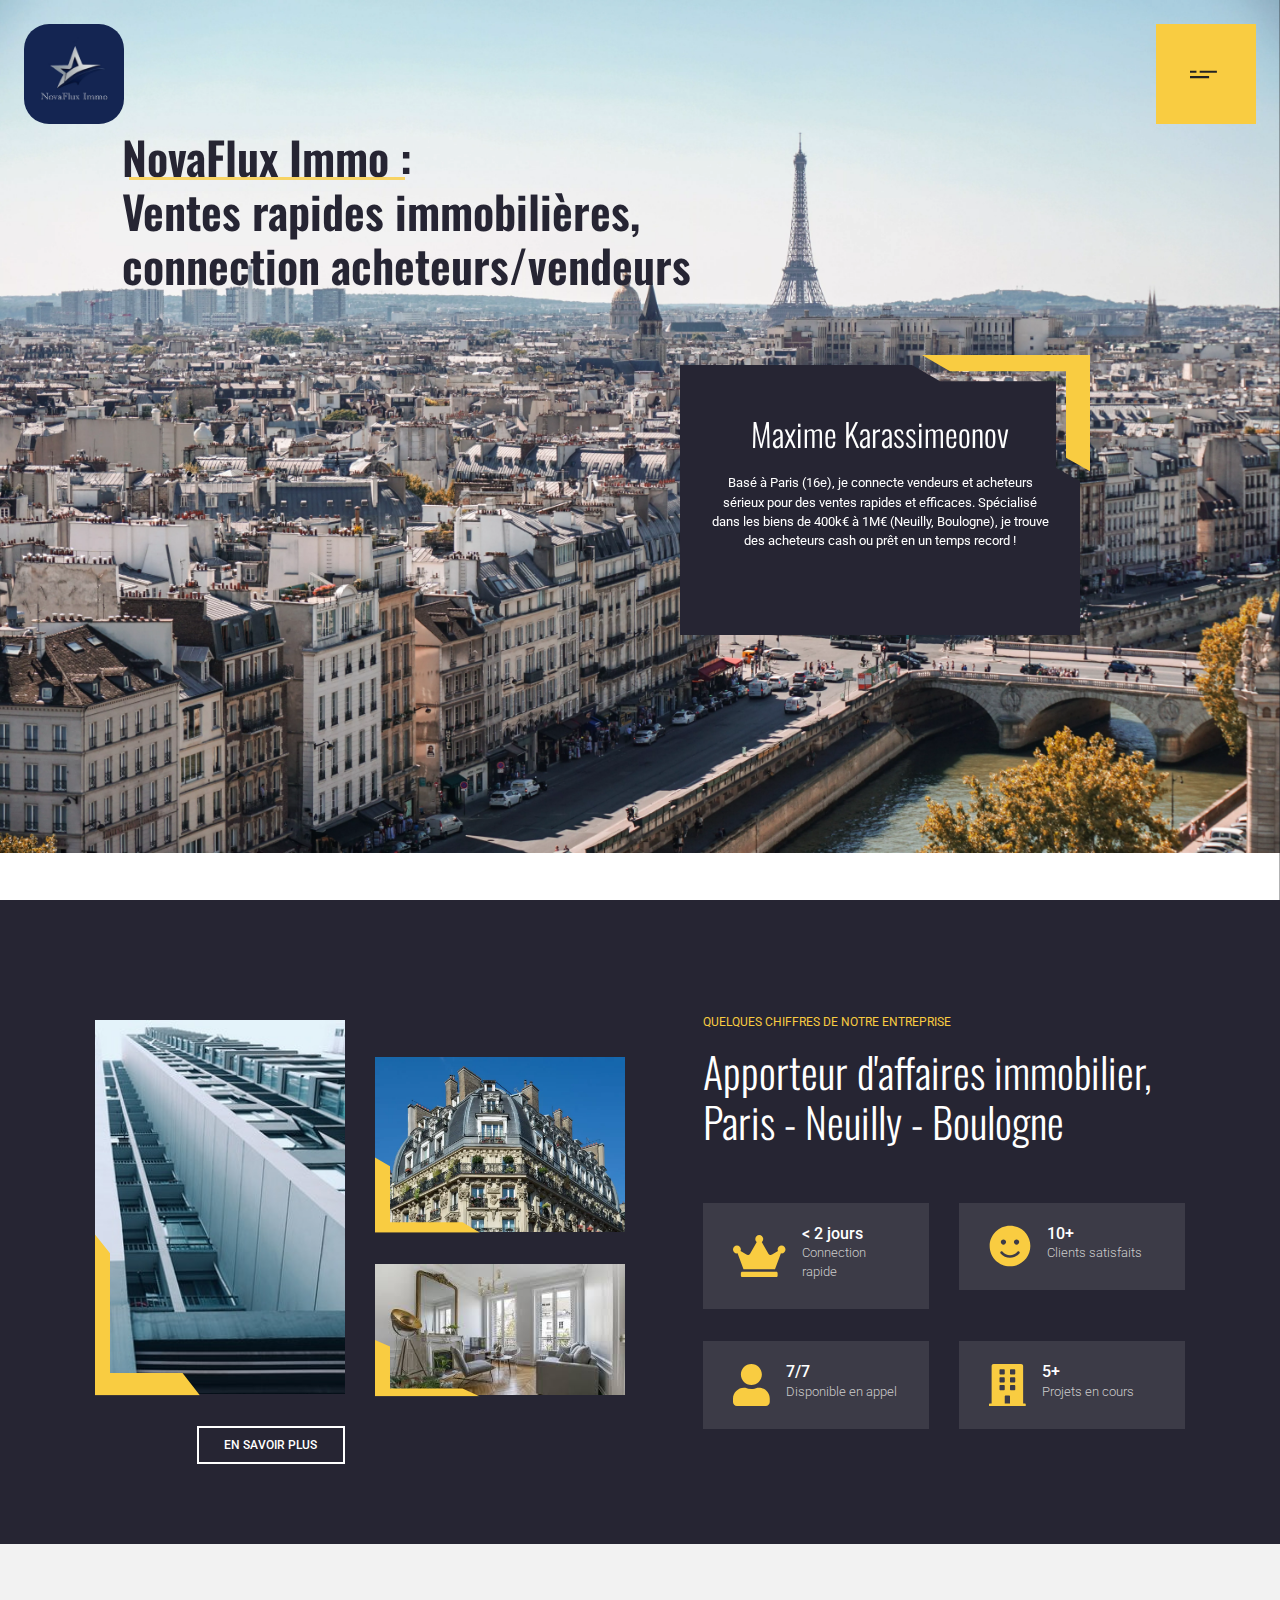
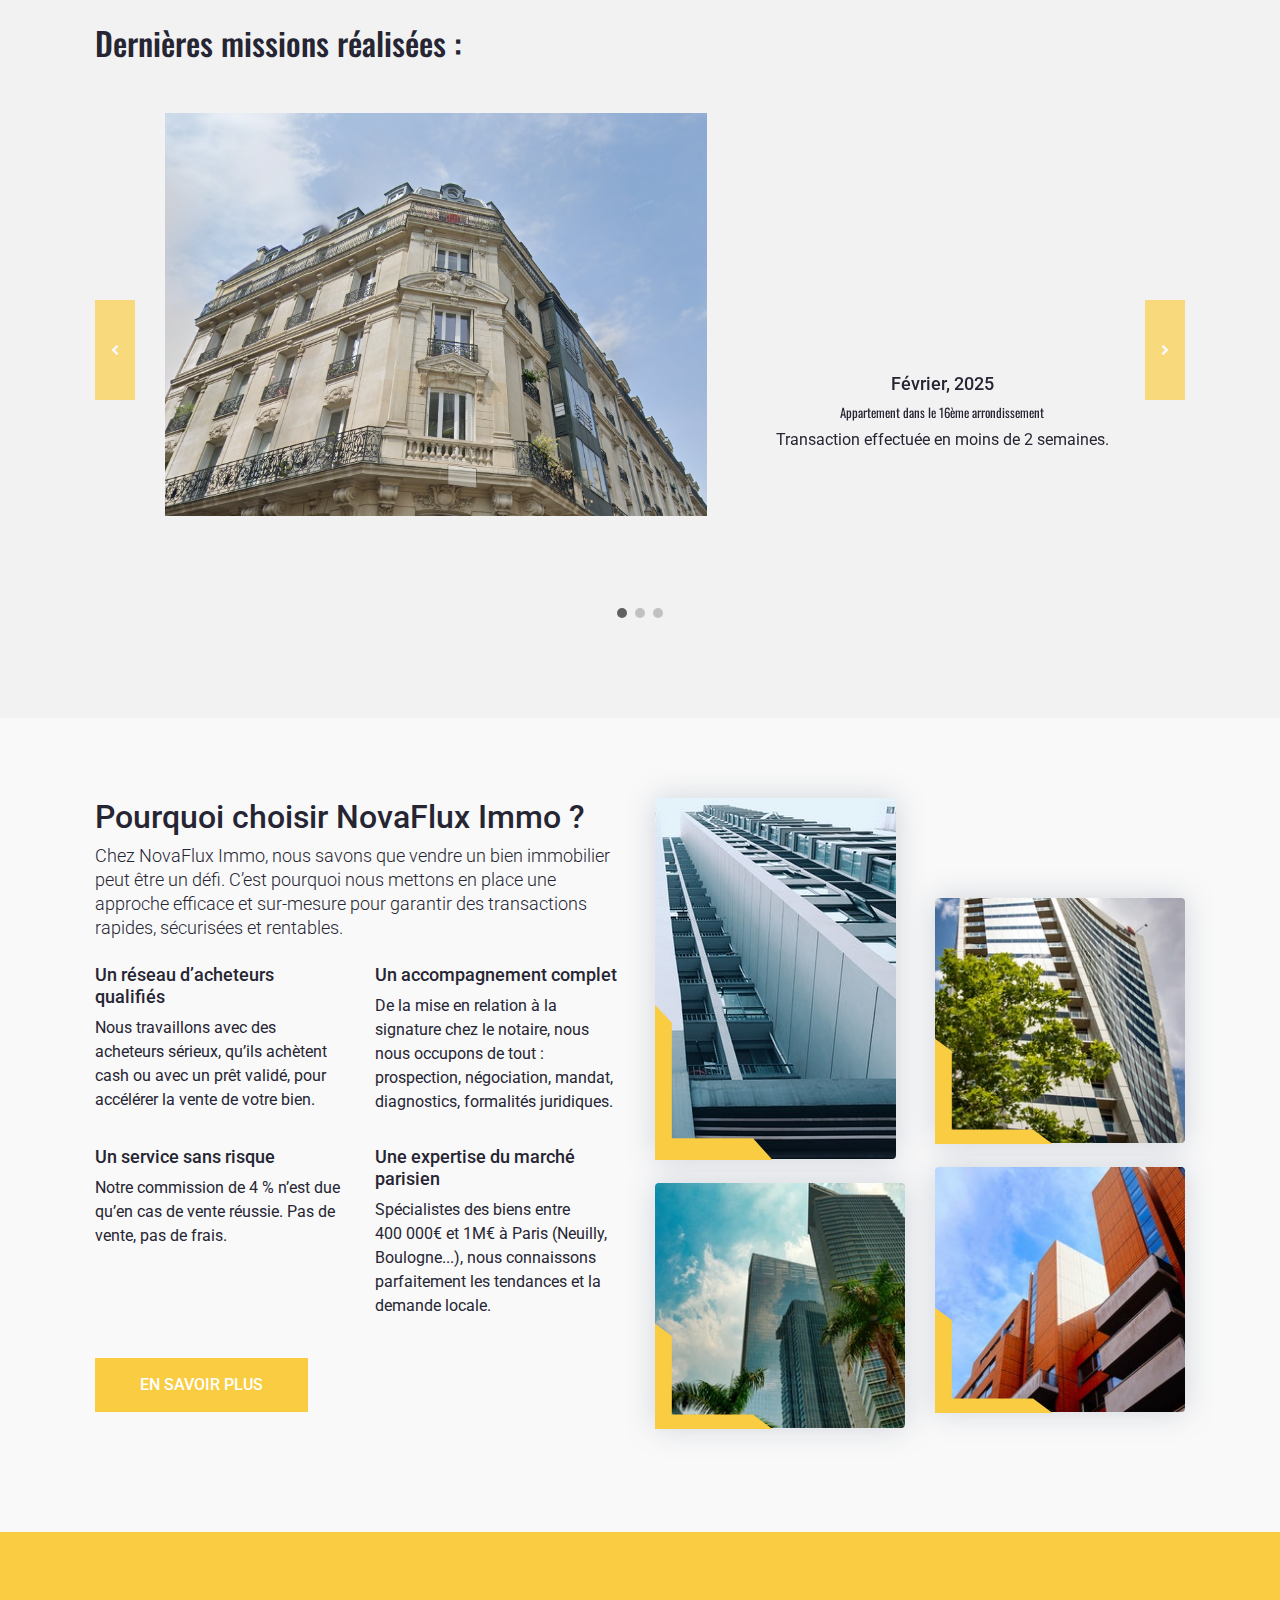
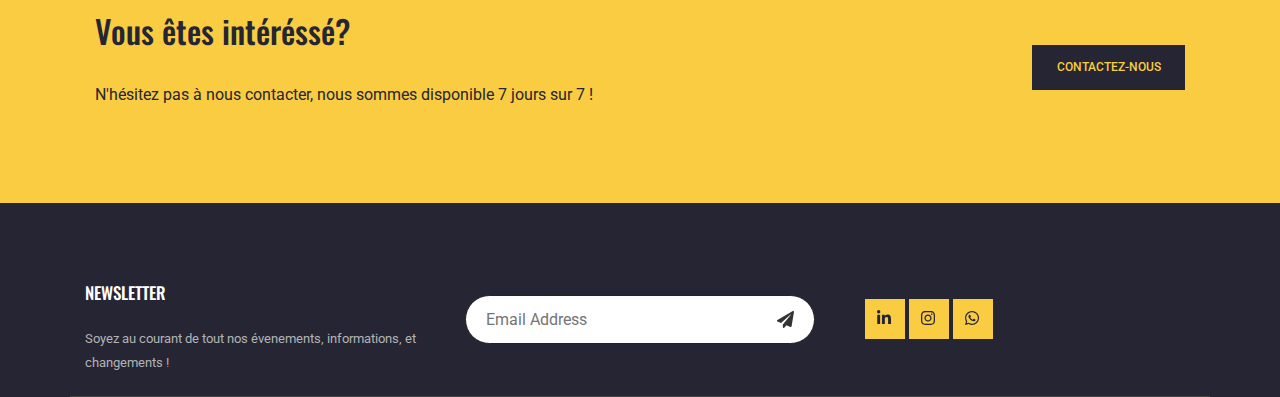
==== index.html @ f0c4cd29 "first commit" ====
<!DOCTYPE html>
<html lang="en" class="no-js">

<head>
    <meta charset="UTF-8" />
    <meta name="viewport" content="width=device-width, initial-scale=1">
    <title>NovaFlux Immo</title>
    <meta name="description" content="A simple grid-powered multibox menu that shows with a reveal animation." />
    <meta name="keywords" content="slideshow, reveal, effect, animation, web design, template, demo" />

    <link href="https://fonts.googleapis.com/css?family=Oswald:300,400,500" rel="stylesheet">
    <link href="https://fonts.googleapis.com/css?family=Roboto:300i,400,500" rel="stylesheet">

    <link rel="stylesheet" type="text/css" href="assets/font-awesome/fontawesome.min.css" />
    <link rel="stylesheet" type="text/css" href="assets/font-awesome/brands.min.css" />
    <link rel="stylesheet" type="text/css" href="assets/font-awesome/solid.min.css" />
    <link rel="stylesheet" href="css/bootstrap.min.css">
    <link rel="stylesheet" type="text/css" href="css/style.css" />
    <link rel="stylesheet" type="text/css" href="css/responsive.css" />

</head>

<body class="site-main-wrapper loading">
    <svg class="hidden">
        <symbol id="icon-menu" viewBox="0 0 119 25">
            <title>menu</title>
            <path d="M36,8 L36,0 L100,0 L100,8 L36,8 Z M0,8 L0,0 L24,0 L24,8 L0,8 Z M0,28 L0,20 L71,20 L71,28 L0,28 Z" />
        </symbol>
        <symbol id="icon-close" viewBox="0 0 24 24">
            <title>close</title>
            <path d="M24 1.485L22.515 0 12 10.515 1.485 0 0 1.485 10.515 12 0 22.515 1.485 24 12 13.484 22.515 24 24 22.515 13.484 12z" />
        </symbol>
    </svg>
    <main>
        <div class="frame">
            <header class="header--logo">
                <div class="logo--links">
                    <a href="index.html">
                        <img src="img/IMG_0500.jpg" style="width: 100px; height: auto;" />
                    </a>
                </div>
            </header>
        </div>    
        <div class="content">
            <div class="menu-wrapper home-slider">
                <div id="carouselExampleIndicators" class="carousel slide" data-ride="carousel" data-interval="0">
                    <div class="carousel-inner">
                        <div class="carousel-item active">
                            <img class="d-block w-100" src="img/Paris.jpeg" alt="First slide">
                            <div class="carousel-caption d-none d-md-block">
                                <h3><span class="block-border">NovaFlux Immo :<br></span> Ventes rapides immobilières,<br> connection acheteurs/vendeurs </h3>
                                    <div class="hero__slideContent text-center mt-5">
                                        <h1>Maxime Karassimeonov</h1>
                                        <p>Basé à Paris (16e), je
                                            connecte vendeurs et acheteurs sérieux pour des
                                            ventes rapides et efficaces. Spécialisé dans les biens
                                            de 400k€ à 1M€ (Neuilly, Boulogne), je trouve des
                                            acheteurs cash ou prêt en un temps record !</p>
                                        <span class="hero__slideContent--right"></span>
                                    </div>
                            </div>
                        </div>
                    </div>
                </div>
            </div>
        </div>
        <nav class="menu menu-index">

            <div class="menu__item menu__item--1" data-direction="bt">
                <div class="menu__item-inner">
                    <div class="mainmenu">
                        <a href="index.html" class="mainmenu__item">Accueil</a>
                        <a href="./about.html" class="mainmenu__item">à propos</a>
                        <a href="./project-filter.html" class="mainmenu__item">Contact</a>
                    </div>
                </div>
            </div>
            <div class="menu__item menu__item--2" data-direction="lr">
                <div class="menu__item-inner">
                    <div class="menu__item-map"></div>
                    <a href="#" class="menu__item-hoverlink">Paris</a>
                </div>
            </div>
            <div class="menu__item menu__item--3" data-direction="bt">
                <div class="menu__item-inner">
                    <div class="sidemenu">
                        <a href="#" class="sidemenu__item"><span class="sidemenu__item-inner">Rapidité</span></a>
                        <a href="#" class="sidemenu__item"><span class="sidemenu__item-inner">Efficacité</span></a>
                        <a href="#" class="sidemenu__item"><span class="sidemenu__item-inner">Communication</span></a>
                        <a href="#" class="sidemenu__item"><span class="sidemenu__item-inner">Profesionnels</span></a>
                        <a href="#" class="sidemenu__item"><span class="sidemenu__item-inner">Mission</span></a>
                        <a href="#" class="sidemenu__item"><span class="sidemenu__item-inner">Satisfaction</span></a>
                        <a href="#" class="sidemenu__item"><span class="sidemenu__item-inner">...</span></a>
                    </div>
                </div>
            </div>
            <div class="menu__item menu__item--4" data-direction="rl">
                <div class="menu__item-inner">
                    <p class="label label--topleft label--line">Contactez-nous</p>
                </div>
            </div>
            <div class="menu__item menu__item--5" data-direction="tb">
                <div class="menu__item-inner">
                    <p class="quote">Investissez sur votre avenir, contactez-nous !</p>
                </div>
            </div>
            <button class="action action--menu"><svg class="icon icon--menu">
                    <use xlink:href="#icon-menu"></use>
                </svg></button>
            <button class="action action--close"><svg class="icon icon--close">
                    <use xlink:href="#icon-close"></use>
                </svg></button>
        </nav>
    </main>
    <main-body class="main-body">
        <section class="section--about">
            <div class="container">
                <div class="row align-items-center">
                    <div class="col-lg-6 col-md-6 order-2 order-md-1 mt-4 pt-2 mt-sm-0 opt-sm-0">
                        <div class="row align-items-center">
                            <div class="col-lg-6 col-md-6 col-6">
                                <div class="row">
                                    <div class="col-lg-12 col-md-12 mt-4 pt-2">
                                        <div class="card about-card-item--single rounded border-0 shadow-lg overflow-hidden">
                                            <img src="img/about2.jpg" class="about-item--image img-fluid" alt="Image" />
                                            <div class="about-item-img--overlay bg-dark"></div>
                                        </div>
                                    </div>
                                    <!--end col-->

                                    <div class="col-12">
                                        <div class="mt-4 pt-2 text-right">
                                            <a href="#services" class="btn btn-info">En savoir plus <i class="mdi mdi-chevron-right"></i></a>
                                        </div>
                                    </div>
                                </div>
                                <!--end row-->
                            </div>
                            <!--end col-->

                            <div class="col-lg-6 col-md-6 col-6">
                                <div class="row">
                                    <div class="col-lg-12 col-md-12">
                                        <div class="card about-card-item--single rounded border-0 shadow-lg overflow-hidden">
                                            <img src="img/immeuble1.webp" class="about-item--image img-fluid" alt="Image" />
                                            <div class="about-item-img--overlay bg-dark"></div>
                                        </div>
                                    </div>
                                    <!--end col-->

                                    <div class="col-lg-12 col-md-12 mt-4 pt-2">
                                        <div class="card about-card-item--single rounded border-0 shadow-lg overflow-hidden">
                                            <img src="img/immeuble2.jpeg" class="about-item--image img-fluid" alt="Image" />
                                            <div class="about-item-img--overlay bg-dark"></div>
                                        </div>
                                    </div>
                                    <!--end col-->
                                </div>
                                <!--end row-->
                            </div>
                            <!--end col-->
                        </div>
                        <!--end row-->
                    </div>
                    <!--end col-->

                    <div class="col-lg-6 col-md-6 col-12 order-1 order-md-2">
                        <div class="about-section--title ml-lg-5">
                            <h5 class="text-custom font-weight-normal mb-3">Quelques chiffres de notre entreprise</h5>
                            <h4 class="about-section--sub-title mb-4">
                                Apporteur d'affaires immobilier,<br>
                                Paris - Neuilly - Boulogne <br>
                            </h4>

                            <div class="row">
                                <div class="col-lg-6 mt-4 pt-2">
                                    <div class="media about-project--short-overview btn-ripple align-items-center shadow">
                                        <i class="fa fa-crown h4 mb-0 text-custom"></i>
                                        <div class="media-body mt-3">
                                            <h6 class="ml-3 mb-0">< 2 jours</h6>
                                            <p class="ml-3 mb-0">Connection rapide </p>
                                        </div>

                                    </div>
                                </div>
                                <div class="col-lg-6 mt-4 pt-2">
                                    <div class="media about-project--short-overview btn-ripple align-items-center shadow">
                                        <i class="fa fa-smile h4 mb-0 text-custom"></i>
                                        <div class="media-body mt-3">
                                            <h6 class="ml-3 mb-0">10+</h6>
                                            <p class="ml-3 mb-0">Clients satisfaits</p>
                                        </div>

                                    </div>
                                </div>
                                <div class="col-lg-6 mt-4 pt-2">
                                    <div class="media about-project--short-overview btn-ripple align-items-center shadow">
                                        <i class="fa fa-user h4 mb-0 text-custom"></i>
                                        <div class="media-body mt-3">
                                            <h6 class="ml-3 mb-0">7/7</h6>
                                            <p class="ml-3 mb-0">Disponible en appel</p>
                                        </div>
                                    </div>
                                </div>
                                <div class="col-lg-6 mt-4 pt-2">
                                    <div class="media about-project--short-overview btn-ripple align-items-center shadow">
                                        <i class="fa fa-building h4 mb-0 text-custom"></i>
                                        <div class="media-body mt-3">
                                            <h6 class="ml-3 mb-0">5+</h6>
                                            <p class="ml-3 mb-0">Projets en cours</p>
                                        </div>
                                    </div>
                                </div>
                            </div>
                        </div>
                    </div>
                    <!--end col-->
                </div>
                <!--enr row-->
            </div>
        </section>

        <section class="section--portfolio">
            <div class="container">
                <div class="row">
                    <div class="col-md-12">
                        <h2>Dernières missions réalisées :</h2>
                        <div id="completeProjectCarousel" class="carousel slide" data-ride="carousel" data-interval="0">
                            <!-- Carousel indicators -->
                            <ol class="carousel-indicators">
                                <li data-target="#completeProjectCarousel" data-slide-to="0" class="active"></li>
                                <li data-target="#completeProjectCarousel" data-slide-to="1"></li>
                                <li data-target="#completeProjectCarousel" data-slide-to="2"></li>
                            </ol>
                            <!-- Wrapper for carousel items -->
                            <div class="carousel-inner">
                                <div class="carousel-item active">
                                    <div class="row">
                                        <div class="col-sm-12">
                                            <div class="row align-items-end pb-md-5 mb-4">
                                                <div class="col-md-7 mb-4 mb-md-0">
                                                    <div class="portfolio__img">
                                                        <img class="img-fluid" src="img/Screenshot from 2025-03-29 17-22-18.png" alt="">
                                                        <div class="box-content">
                                                            <h3 class="title">Paris 16</h3>
                                                            <span class="post">Rue de la tour</span>
                                                        </div>
                                                    </div>
                                                </div>
                                                <div class="col-md-5 mb-5 pl-xl-5">
                                                    <h4 class="section-intro__title left-border">Février, 2025</h4>
                                                    <h2 class="section-intro__subtitle small">Appartement dans le 16ème arrondissement</h2>
                                                    <p>Transaction effectuée en moins de 2 semaines.</p>
                                                </div>
                                            </div>
                                        </div>
                                    </div>
                                </div>

                                <div class="carousel-item">
                                    <div class="row">
                                        <div class="col-sm-12">
                                            <div class="row align-items-end pb-md-5 mb-4">
                                                <div class="col-md-7 mb-4 mb-md-0">
                                                    <div class="portfolio__img">
                                                        <img class="img-fluid" src="img/Screenshot from 2025-03-29 17-25-40.png" alt="">
                                                        <div class="box-content">
                                                            <h3 class="title">Paris 16</h3>
                                                            <span class="post">Rue Vital</span>
                                                        </div>
                                                    </div>
                                                </div>
                                                <div class="col-md-5 mb-5 pl-xl-5">
                                                    <h4 class="section-intro__title left-border">Janvier, 2025</h4>
                                                    <h2 class="section-intro__subtitle small">Appartement dans le 16ème arrondissement</h2>
                                                    <p>Transaction effectuée en 11 jours.</p>
                                                </div>
                                            </div>
                                        </div>
                                    </div>
                                </div>

                                <div class="carousel-item">
                                    <div class="row">
                                        <div class="col-sm-12">
                                            <div class="row align-items-end pb-md-5 mb-4">
                                                <div class="col-md-7 mb-4 mb-md-0">
                                                    <div class="portfolio__img">
                                                        <img class="img-fluid" src="img/Screenshot from 2025-03-29 17-29-07.png" alt="">
                                                        <div class="box-content">
                                                            <h3 class="title">Paris 16</h3>
                                                            <span class="post">Rue Cortambert</span>
                                                        </div>
                                                    </div>
                                                </div>
                                                <div class="col-md-5 mb-5 pl-xl-5">
                                                    <h4 class="section-intro__title left-border">December, 2018</h4>
                                                    <h2 class="section-intro__subtitle small">Appartement dans le 16ème arrondissement</h2>
                                                    <p>Transaction effectuée en moins de 3 semaines</p>
                                                </div>
                                            </div>
                                        </div>
                                    </div>
                                </div>

                                <div class="carousel-item">
                                    <div class="row">
                                        <div class="col-sm-12">
                                            <div class="row align-items-end pb-md-5 mb-4">
                                                <div class="col-md-7 mb-4 mb-md-0">
                                                    <div class="portfolio__img">
                                                        <img class="img-fluid" src="img/Paris.jpeg" alt="">
                                                        <div class="box-content">
                                                            <h3 class="title">Infinity</h3>
                                                            <span class="post">Banani,Road 27</span>
                                                        </div>
                                                    </div>
                                                </div>
                                                <div class="col-md-5 mb-5 pl-xl-5">
                                                    <h4 class="section-intro__title left-border">December, 2018</h4>
                                                    <h2 class="section-intro__subtitle small">Pure Bedroom Architecture</h2>
                                                    <p>If you are looking at blank cassettes on the web lorem ipsum dolor sit amet, consectetur adipisicing elit, sed do eiusmod tempor incididunt.</p>
                                                    <a class="btn mt-3" href="./project-details.html">See More</a>
                                                </div>
                                            </div>
                                        </div>
                                    </div>
                                </div>


                            </div>
                            <!-- Carousel controls -->
                            <a class="carousel-control-prev" href="#completeProjectCarousel" data-slide="prev">
                                <i class="fa fa-angle-left"></i>
                            </a>
                            <a class="carousel-control-next" href="#completeProjectCarousel" data-slide="next">
                                <i class="fa fa-angle-right"></i>
                            </a>
                        </div>
                    </div>
                </div>
            </div>
        </section>

        <section id="services" class="section--service">
            <div class="container">
                <div class="row">
                    <div class="col-lg-6">
                        <h2>Pourquoi choisir NovaFlux Immo ?
                        </h2>
                        <h6 class="font-weight-light subtitle">Chez NovaFlux Immo, nous savons que vendre un bien immobilier peut être un défi. C’est pourquoi nous mettons en place une approche efficace et sur-mesure pour garantir des transactions rapides, sécurisées et rentables.</h6>
                        <div class="row">
                            <div class="col-md-6 mt-3">
                                <h6 class="font-weight-medium">Un réseau d’acheteurs qualifiés</h6>
                                <p>Nous travaillons avec des acheteurs sérieux, qu’ils achètent cash ou avec un prêt validé, pour accélérer la vente de votre bien.</p>
                            </div>
                            <div class="col-md-6 mt-3">
                                <h6 class="font-weight-medium">Un accompagnement complet </h6>
                                <p>De la mise en relation à la signature chez le notaire, nous nous occupons de tout : prospection, négociation, mandat, diagnostics, formalités juridiques.</p>
                            </div>
                            <div class="col-md-6 mt-3">
                                <h6 class="font-weight-medium">Un service sans risque</h6>
                                <p>Notre commission de 4 % n’est due qu’en cas de vente réussie. Pas de vente, pas de frais.</p>
                            </div>
                            <div class="col-md-6 mt-3">
                                <h6 class="font-weight-medium">Une expertise du marché parisien </h6>
                                <p> Spécialistes des biens entre <br> 400 000€ et 1M€ à Paris (Neuilly, Boulogne...), nous connaissons parfaitement les tendances et la demande locale.</p>
                            </div>
                            <div class="col-lg-12 my-4 d-none d-md-block d-lg-block d-xl-block">
                                <a class="btn btn-info-gradiant btn-md border-0 text-white" href="./about.html"><span>En savoir plus</span></a>
                            </div>
                        </div>
                    </div>
                    <div class="col-lg-6">
                        <div class="row wrap-service12">
                            <div class="col-md-6">
                                <div class="row">
                                    <div class="col-md-12 col-sm-6 col-xs-6 img-hover service-img-item--single mb-4"><img src="./img/about2.jpg" class="rounded img-shadow img-fluid" alt="wrapkit" /></div>
                                    <div class="col-md-12 col-sm-6 col-xs-6 img-hover service-img-item--single mb-4"><img src="./img/service2.jpg" class="rounded img-shadow img-fluid" alt="wrapkit" /></div>
                                </div>
                            </div>
                            <div class="col-md-6 uneven-box d-none d-md-block d-lg-block d-xl-block">
                                <div class="row">
                                    <div class="col-md-12 col-sm-6 col-xs-6 img-hover service-img-item--single mb-4"><img src="./img/service3.jpg" class="rounded img-shadow img-fluid" alt="wrapkit" /></div>
                                    <div class="col-md-12 col-sm-6 col-xs-6 img-hover service-img-item--single mb-4"><img src="./img/service4.jpg" class="rounded img-shadow img-fluid" alt="wrapkit" /></div>
                                </div>
                            </div>
                            <div class="col-lg-12 my-4 d-block d-sm-none">
                                <a class="btn btn-info-gradiant btn-md border-0 text-white" href="#f12"><span>Learn More</span></a>
                            </div>
                        </div>
                    </div>
                </div>
            </div>
        </section>

        <section class="section--project-info">
            <div class="container">
                <div class="row align-items-center">
                    <div class="col-lg-7 mb-4 mb-lg-0">
                        <h2 class="section-intro__subtitle">Vous êtes intéréssé?</h2>
                        <p><br> N'hésitez pas à nous contacter, nous sommes disponible 7 jours sur 7 !</p>
                    </div>
                    <div class="col-lg-5 text-center text-lg-right">
                        <a class="btn btn-dark" href="./project-filter.html">Contactez-nous</a>
                    </div>
                </div>
            </div>
        </section>
    </main-body>

    <footer>
        <div class="footer-wrap">
            <div class="container first_class">
                <div class="row">
                    <div class="col-md-4 col-sm-6">
                        <h3>Newsletter</h3>
                        <p><br>Soyez au courant de tout nos évenements, informations, et changements !</p>
                    </div>
                    <div class="col-md-4 col-sm-6">
                        <form class="newsletter">
                            <input type="text" placeholder="Email Address">
                            <button class="newsletter_submit_btn" type="submit"><i class="fa fa-paper-plane"></i></button>
                        </form>

                    </div>
                    <div class="col-md-4 col-sm-6">
                        <div class="col-md-12">
                            <div class="social_links mt-3">
                                <ul>
                                    <li class=""><a href="#"><i class="fab fa-linkedin-in" aria-hidden="true"></i></a>

                                    </li>
                                    <li class=""><a href="#"><i class="fab fa-instagram" aria-hidden="true"></i></a>

                                    </li>
                                    <li class=""><a href="#"><i class="fab fa-whatsapp" aria-hidden="true"></i></a>

                                    </li>
                                </ul>
                            </div>
                        </div>
                    </div>
                </div>
            </div>
        </div>

    </footer>

    <script src="js/jquery-3.1.1.min.js"></script>
    <script src="js/bootstrap.min.js"></script>
    <script src="assets/font-awesome/fontawesome.min.js"></script>
    <script src="assets/font-awesome/brands.min.js"></script>
    <script src="assets/font-awesome/solid.min.js"></script>
    <script src="js/imagesloaded.pkgd.min.js"></script>
    <script src="js/TweenMax.min.js"></script>
    <script src="js/full-screen-nav.js"></script>
    <script src="js/jquery.instagramFeed.min.js"></script>
    <script src="js/maps.js"></script>
    <script src="js/plugin.js"></script>
</body>

</html>
---- assets/font-awesome/brands.min.css ----
/*!
 * Font Awesome Free 5.15.2 by @fontawesome - https://fontawesome.com
 * License - https://fontawesome.com/license/free (Icons: CC BY 4.0, Fonts: SIL OFL 1.1, Code: MIT License)
 */
@font-face{font-family:"Font Awesome 5 Brands";font-style:normal;font-weight:400;font-display:block;src:url(../webfonts/fa-brands-400.eot);src:url(../webfonts/fa-brands-400.eot?#iefix) format("embedded-opentype"),url(../webfonts/fa-brands-400.woff2) format("woff2"),url(../webfonts/fa-brands-400.woff) format("woff"),url(../webfonts/fa-brands-400.ttf) format("truetype"),url(../webfonts/fa-brands-400.svg#fontawesome) format("svg")}.fab{font-family:"Font Awesome 5 Brands";font-weight:400}
---- assets/font-awesome/solid.min.css ----
/*!
 * Font Awesome Free 5.15.2 by @fontawesome - https://fontawesome.com
 * License - https://fontawesome.com/license/free (Icons: CC BY 4.0, Fonts: SIL OFL 1.1, Code: MIT License)
 */
@font-face{font-family:"Font Awesome 5 Free";font-style:normal;font-weight:900;font-display:block;src:url(../webfonts/fa-solid-900.eot);src:url(../webfonts/fa-solid-900.eot?#iefix) format("embedded-opentype"),url(../webfonts/fa-solid-900.woff2) format("woff2"),url(../webfonts/fa-solid-900.woff) format("woff"),url(../webfonts/fa-solid-900.ttf) format("truetype"),url(../webfonts/fa-solid-900.svg#fontawesome) format("svg")}.fa,.fas{font-family:"Font Awesome 5 Free";font-weight:900}
---- css/style.css ----
:root{
    --color-text: #262533;
    --color-bg: #252525;
    --color-link: #fff;
    --color-link-hover: #ec0a3f;
    --color-bg-item1: #15171b;
    --color-bg-item2: #2c35b7;
    --color-bg-item3: #252933;
    --color-bg-item4: #1d2027;
    --color-bg-item5: #0f1013;
    --color-item-alt: #494d54;
    --color-quote: #5b677a;
    --color-info: #57535a;
    --color-title: #0f0c0c;
    --color-tagline: #e2e2e2;
}

article,
aside,
details,
figcaption,
figure,
footer,
header,
hgroup,
main,
nav,
section,
summary {
    display: block;
}

audio,
canvas,
video {
    display: inline-block;
}

audio:not([controls]) {
    display: none;
    height: 0;
}


html {
    outline: 0;
    font-family: 'Roboto', sans-serif;
    -ms-text-size-adjust: 100%;
    -webkit-text-size-adjust: 100%;
}

body {
    margin: 0;
    outline: none;

}
a{
    color: #262533;
}

a:focus {
    outline: thin dotted;
}

a:active,
a:hover {
    outline: 0;
}

h1,
h2,
h3 {
    font-family: 'Oswald', sans-serif;
    font-size: 2em;
}

abbr[title] {
    border-bottom: 1px dotted;
}

b,
strong {
    font-weight: bold;
}

dfn {
    font-style: italic;
}

hr {
    -moz-box-sizing: content-box;
    box-sizing: content-box;
    height: 0;
}

mark {
    background: #ff0;
    color: #262533;
}

code,
kbd,
pre,
samp {
    font-family: monospace, serif;
    font-size: 1em;
}

pre {
    white-space: pre-wrap;
}

small {
    font-size: 80%;
}

sub,
sup {
    font-size: 75%;
    line-height: 0;
    position: relative;
    vertical-align: baseline;
}

sup {
    top: -0.5em;
}

sub {
    bottom: -0.25em;
}

img {
    border: 0;
}

svg:not(:root) {
    overflow: hidden;
}

figure {
    margin: 0;
}

fieldset {
    border: 1px solid #c0c0c0;
    margin: 0 2px;
    padding: 0.35em 0.625em 0.75em;
}

legend {
    border: 0;
    padding: 0;
}

button,
input,
select,
textarea {
    font-family: inherit;
    font-size: 100%;
    margin: 0;
}

button,
input {
    line-height: normal;
}

button,
select {
    text-transform: none;
}

button,
html input[type="button"],
input[type="reset"],
input[type="submit"] {
    -webkit-appearance: button;
    cursor: pointer;
}

button[disabled],
html input[disabled] {
    cursor: default;
}

input[type="checkbox"],
input[type="radio"] {
    box-sizing: border-box;
    padding: 0;
}

input[type="search"] {
    -webkit-appearance: textfield;
    -moz-box-sizing: content-box;
    -webkit-box-sizing: content-box;
    box-sizing: content-box;
}

input[type="search"]::-webkit-search-cancel-button,
input[type="search"]::-webkit-search-decoration {
    -webkit-appearance: none;
}

textarea:hover,
input:hover,
textarea:active,
input:active,
textarea:focus,
input:focus,
button:focus,
button:active,
button:hover,
label:focus,
.btn:active,
.btn.active {
    outline: 0px !important;
    -webkit-appearance: none;
    box-shadow: none !important;
}

button::-moz-focus-inner,
input::-moz-focus-inner {
    border: 0;
    padding: 0;
}

.btn:focus {
    box-shadow: none;
}

.form-control:focus {
    border-color: #66afe9;
    outline: 0;
    -webkit-box-shadow: inset 0 1px 1px rgba(0, 0, 0, .075), 0 0 8px rgba(102, 175, 233, .6);
    box-shadow: inset 0 1px 1px rgba(0, 0, 0, .075), 0 0 8px rgba(102, 175, 233, .6);
}

textarea {
    overflow: auto;
    vertical-align: top;
}

table {
    border-collapse: collapse;
    border-spacing: 0;
}

*,
*::after,
*::before {
    box-sizing: border-box;
    
}

body {
    font-family: 'Roboto', sans-serif;
    color: #262533;
    color: var(--color-text);
    background-color: #fff;
    padding: 6rem 0 0 0;
    scroll-behavior: smooth;
    -webkit-font-smoothing: antialiased;
    -moz-osx-font-smoothing: grayscale;
}

/* Page Loader */
.js .loading::before {
    content: '';
    position: fixed;
    z-index: 100000;
    top: 0;
    left: 0;
    width: 100%;
    height: 100%;
    background: var(--color-bg);
}

.js .loading::after {
    content: '';
    position: fixed;
    z-index: 100000;
    top: 50%;
    left: 50%;
    width: 60px;
    height: 60px;
    margin: -30px 0 0 -30px;
    pointer-events: none;
    border-radius: 50%;
    opacity: 0.4;
    background: var(--color-link);
    animation: loaderAnim 0.7s linear infinite alternate forwards;
}

@keyframes loaderAnim {
    to {
        opacity: 1;
        transform: scale3d(0.5, 0.5, 1);
    }
}


a {
    text-decoration: none;
    outline: none;
    transition: color 0.2s;
}

/*
a:hover,
a:focus {
    color: #f9cc41;
    text-decoration: none;

}
*/

button:focus,
a:focus {
    outline: none;
}

.hidden {
    position: absolute;
    overflow: hidden;
    width: 0;
    height: 0;
    pointer-events: none;
}

/* Icons */
.icon {
    display: block;
    width: 1.5em;
    height: 1.5em;
    margin: 0 auto;
    fill: currentColor;
}

main {
    position: relative;
    width: 100%;
}

.frame {
    position: relative;
    z-index: 199;

}

.content {
    text-align: center;
    position: relative;
    z-index: 100;
}

.carousel-wrapper {
    perspective: 1000px;
}

.carousel-wrapper {
    /*    position: absolute;*/
    width: 100%;
    height: 100%;
    top: 0;
    left: 0;

}

/* Header */
.header--logo {
    position: relative;
    z-index: 100;
    display: flex;
    align-items: center;
    justify-content: center;
    justify-items: center;
    align-self: start;
    /*    background-color: #f9cc41;*/
}

.logo--links img {
    width: 150px;
    height: auto;
    border-radius: 25px;
}

.info {
    display: block;
    grid-area: info;
    margin: 1rem 0;
    justify-self: end;
    text-align: center;
}


/* Top Navigation Style */
.logo-links {
    position: relative;
    display: flex;
    justify-content: center;
    text-align: center;
    white-space: nowrap;
    font-size: 0.85rem;
}


.action {
    background: none;
    border: 0;
    color: #222;
    cursor: pointer;
    padding: 0;
    height: 100px;
    width: 100px;
    background: #f9cc41;
    display: inline-block;
}

.action--menu {
    pointer-events: auto;
    position: absolute;
    top: 1.5rem;
    right: 1.5rem;
    z-index: 1000;
}

.menu--open .action--menu {
    pointer-events: none;
}

.action--close {
    position: absolute;
    top: 1.5rem;
    right: 1.75rem;
    z-index: 1000;
    opacity: 0;
    padding: 0 0.5rem;
}

.icon--menu {
    width: 2rem;
}

.icon--close {
    width: 1rem;
}

.home-slider .carousel-caption {
    width: 100%;
    height: 100%;
    left: 0 !important;
}

.home-slider .carousel-caption h3 {
    color: #262533;
    text-align: left;
    padding: 130px 225px 0px 122px;
    font-size: 45px;
    font-weight: 600;
    letter-spacing: 0px;
    margin: 0px auto 25px;
}

.home-slider .carousel-indicators .active {
    opacity: 1;
    height: 10px;
    width: 10%;
    margin: -3px 0px;
    background-color: #f9cc41;
}


.home-slider .carousel-inner {
    position: relative;
    width: 100%;
    overflow: hidden;
    height: 100vh;
}
.hero__slideContent {
    position: absolute;
    width: 100%;
    /* bottom: 125px; */
    right: 0;
    transform: translateX(-50%);
    max-width: 400px;
    padding: 50px 30px;
    z-index: 5;
}

/*
.hero__slideContent:before {
    content: "";
    display: block;
    position: absolute;
    width: 100%;
    height: 100%;
    background-color: #262533;
    clip-path: polygon(58% 0, 65% 6%, 94% 6%, 94% 38%, 100% 43%, 100% 0);
    left: -35px;
    bottom: -28px;
    transform: rotate(180deg);
    z-index: 1;
}
*/

.hero__slideContent h1 {
    font-size: 2rem;
    color: #fff;
    font-weight: 300;
    margin-bottom: 20px;
}

.hero__slideContent p {
    margin-bottom: 35px;
    font-size: .8rem;
    font-family: 'Roboto', sans-serif;
}

.hero__slideContent--right {
    content: "";
    display: block;
    position: absolute;
    width: 100%;
    height: 100%;
    background-color: #f9cc41;
    clip-path: polygon(58% 0, 65% 6%, 94% 6%, 94% 38%, 100% 43%, 100% 0);
    left: 10px;
    top: -10px;
    z-index: 1;
}

.hero__slideContent:after {
    content: "";
    position: absolute;
    width: 100%;
    height: 100%;
    top: 0;
    left: 0;
    clip-path: polygon(58% 0, 65% 6%, 94% 6%, 94% 38%, 100% 43%, 100% 100%, 0 100%, 0 0);
    background: #262533;
    z-index: -1;
}

.btn {
    border: 2px solid #fff;
    border-radius: 0;
    text-transform: uppercase;
    font-size: 0.75rem;
    font-weight: 500;
    color: #fff;
    padding: .5rem 1.6rem;
    position: relative;
    background: transparent;
}

.btn:hover {
    background: #f9cc41;
    border-color: #f9cc41;
    color: #262533;
}

.btn--leftBorder:before {
    content: "";
    display: block;
    position: absolute;
    top: 50%;
    transform: translateY(-50%);
    left: -1.25rem;
    min-width: 1.25rem;
    height: 2px;
    background: #fff;
}

.btn--rightBorder:after {
    content: "";
    display: block;
    position: absolute;
    top: 50%;
    transform: translateY(-50%);
    right: -1.25rem;
    min-width: 1.25rem;
    height: 2px;
    background: #fff;
}

/*
@media screen and (max-width: 479px) {
    .carousel-caption p {
        margin-top: 20%;
    }
}

@media screen and (min-width: 480px) and (max-width: 640px) {
    .carousel-caption p {
        margin-top: 30%;
    }
}

@media screen and (min-width: 641px) {
    .carousel-caption p {
        margin-top: 40%;
    }
}
*/


.menu {
    text-align: center;
    width: 100%;
    height: 100%;
    overflow: hidden;
    position: fixed;
    top: 0;
    left: 0;
    z-index: 200;
    display: grid;
    grid-template-columns: 100%;
    grid-template-rows: repeat(3, 33.33%);
    pointer-events: none;
}
nav.menu a {
    text-decoration: none;
}
nav.menu a:hover {
    text-decoration: none;
    color: #f9cc41;
}
.menu--open {
    pointer-events: auto;
}

.menu__item {
    width: 100%;
    position: relative;
    overflow: hidden;
}

.menu__item-inner {
    overflow: hidden;
    transform: translate3d(100%, 0, 0);
    height: 100%;
    width: 100%;
    position: relative;
    display: flex;
    flex-direction: column;
    justify-content: center;
}

.menu__item--1 .menu__item-inner {
    background: var(--color-bg-item1);
}

.menu__item--2 .menu__item-inner {
    background: var(--color-bg-item2);
}

.menu__item--3 .menu__item-inner {
    background: var(--color-bg-item3);
}

.menu__item--4 .menu__item-inner {
    background: var(--color-bg-item4);
}

.menu__item--5 .menu__item-inner {
    background: var(--color-bg-item5);
}

.menu__item--4,
.menu__item--5 {
    display: none;
}

.label {
    display: none;
}

.mainmenu__item {
    opacity: 0;
}

.mainmenu__item,
.sidemenu__item {
    position: relative;
    overflow: hidden;
    transition: color 0.1s;
    margin: 0.25rem 0;
    display: block;
    color: #f2f2f2;
}

.sidemenu__item-inner {
    display: block;
    transform: translate3d(0, 100%, 0);
}

.menu__item-map {
    width: 100%;
    height: 100%;
    position: absolute;
    top: 0;
    left: 0;
    background: url(../img/ParisPhoto.jpg) no-repeat 50% 50%;
    background-size: cover;
    transition: transform 0.8s cubic-bezier(0.2, 1, 0.8, 1);
}

.menu__item-inner:hover .menu__item-map {
    transform: scale3d(1.1, 1.1, 1);
}

.menu__item-hoverlink {
    font-weight: bold;
    text-transform: capitalize;
    position: relative;
    z-index: 1000;
    display: block;
}

.menu__item-hoverlink:hover {
    color: var(--color-link);
}

.quote {
    font-size: 2rem;
    padding: 1rem;
    text-align: center;
    max-width: 70%;
    color: var(--color-quote);
    font-family: "sabbath-black", serif;
}

.menu__item-link {
    color: #f2f2f2;
    text-align: left;
    align-self: flex-start;
    justify-self: start;
    font-size: 1.5rem;
    width: 100%;
    line-height: 1;
    padding: 2rem;
    margin: 3rem 0 auto;
    display: flex;
    flex-direction: column;
    height: calc(100% - 3rem);
}

.menu__item-link::after {
    content: '\27F6';
    display: block;
    margin-top: auto;
    font-size: 0.95rem;
}

@media screen and (min-width: 53em) {}



/*about*/
.section--about {
    padding: 5rem 5rem;
    background-color: #262533;
}

.about-card-item--single:before {
    content: "";
    display: block;
    position: absolute;
    width: 100%;
    height: 100%;
    background-color: #f9cc41;
    clip-path: polygon(58% 0, 65% 6%, 94% 6%, 94% 38%, 100% 43%, 100% 0);
    left: 0px;
    bottom: -1px;
    transform: rotate(180deg);
    z-index: 1;
}

.about-card-item--single {
    position: relative;
    /*  width: 50%;*/
}

.about-item--image {
    display: block;
    width: 100%;
    height: auto;
}

.about-item-img--overlay {
    position: absolute;
    bottom: 0;
    left: 0;
    right: 0;
    background-color: #f9cc41 !important;
    overflow: hidden;
    width: 100%;
    height: 0;
    transition: .5s ease;
}

.about-card-item--single:hover .about-item-img--overlay {
    height: 100%;
    opacity: .7;
}

.about-section--title h4,
h5,
p {
    font-family: 'Roboto', sans-serif;
}

.about-section--title h5 {
    font-size: 0.75rem;
    color: #f9cc41;
    margin-bottom: 1rem;
    text-transform: uppercase;
}

.about-section--title h4 {
    font-family: 'Oswald', sans-serif;
    font-weight: 300;
    font-size: 2.625rem;
    color: #fff;
    margin-bottom: 1.5rem;
}

.about-section--title p {
    font-family: 'Roboto', sans-serif;
    font-weight: 300;
    font-size: .8rem;
    color: #ccc;
    margin-bottom: 20px !important;
}

.about-project--short-overview {
    border-radius: 0px;
    padding: 5px 30px;
    background: rgba(255, 255, 255, 0.1);
    transition: all .4s;
}

.about-project--short-overview svg {
    font-size: 2.625rem;
    color: #f9cc41;
}

.about-project--short-overview .media-body {
    font-size: 32px;
    color: #fff;
    font-weight: 500;
    margin-bottom: .2rem;
}

.about-project--short-overview:hover{
    /* background: #f9cc41; */
    color: #262533;
}

.about-project--short-overview.btn-ripple {
    /*	display: inline-block;*/
    position: relative;
    overflow: hidden;
    transition: all ease-in-out .5s;
}

.about-project--short-overview.btn-ripple::after {
    content: "";
    display: block;
    position: absolute;
    top: 0;
    left: 25%;
    height: 100%;
    width: 50%;
    background-color: #000;
    border-radius: 50%;
    opacity: 0;
    pointer-events: none;
    transition: all ease-in-out 1s;
    transform: scale(5, 5);
}

.about-project--short-overview.btn-ripple:active::after {
    padding: 0;
    margin: 0;
    opacity: .2;
    transition: 0s;
    transform: scale(0, 0);
}

/*portfolio*/
.section--portfolio {
    padding: 5rem 5rem;
    background-color: #f2f2f2;
}

.section--portfolio .carousel {
    margin: 50px auto;
    padding: 0 70px;
}

.section--portfolio .carousel .carousel-item {
    min-height: 330px;
    text-align: center;
    overflow: hidden;
}

.section--portfolio .carousel .carousel-item .img-box {
    height: 160px;
    width: 100%;
    position: relative;
}

.section--portfolio .carousel .carousel-item h4 {
    font-size: 18px;
    margin: 10px 0;
}

.section--portfolio .carousel .carousel-item .btn {
    color: #333;
    border-radius: 0;
    font-size: 11px;
    text-transform: uppercase;
    font-weight: bold;
    background: none;
    border: 1px solid #ccc;
    padding: 5px 10px;
    margin-top: 5px;
    line-height: 16px;
}

.section--portfolio .carousel .carousel-item .btn:hover,
.carousel .carousel-item .btn:focus {
    color: #fff;
    background: #262533;
    border-color: #000;
    box-shadow: none;
}

.section--portfolio .carousel .carousel-item .btn i {
    font-size: 14px;
    font-weight: bold;
    margin-left: 5px;
}

.section--portfolio .carousel .thumb-wrapper {
    text-align: center;
}

.carousel .thumb-content {
    padding: 15px;
}

.section--portfolio .carousel-control-prev,
.carousel-control-next {
    height: 100px;
    width: 40px;
    background: none;
    margin: auto 0;
    background: #ffc107;
}

.section--portfolio .carousel-control-prev i,
.carousel-control-next i {
    font-size: 30px;
    position: absolute;
    top: 50%;
    display: inline-block;
    margin: -16px 0 0 0;
    z-index: 5;
    left: 0;
    right: 0;
    color: rgba(0, 0, 0, 0.8);
    text-shadow: none;
    font-weight: bold;
}

.section--portfolio .carousel-control-prev i {
    margin-left: -3px;
}

.section--portfolio .carousel-control-next i {
    margin-right: -3px;
}

.section--portfolio .carousel .item-price {
    font-size: 13px;
    padding: 2px 0;
}

.section--portfolio .carousel .item-price strike {
    color: #999;
    margin-right: 5px;
}

.section--portfolio .carousel .item-price span {
    color: #86bd57;
    font-size: 110%;
}

.section--portfolio .carousel .carousel-indicators {
    bottom: -50px;
}

.section--portfolio .carousel-indicators li,
.section--portfolio .carousel-indicators li.active {
    width: 10px;
    height: 10px;
    margin: 4px;
    border-radius: 50%;
    border-color: transparent;
    border: none;
}

.section--portfolio .carousel-indicators li {
    background: rgba(0, 0, 0, 0.2);
}

.section--portfolio .carousel-indicators li.active {
    background: rgba(0, 0, 0, 0.6);
}

.section--portfolio .star-rating li {
    padding: 0;
}

.section--portfolio .star-rating i {
    font-size: 14px;
    color: #ffc000;
}

.portfolio__img {
    background-color: #222;
    font-family: 'Open Sans', sans-serif;
    overflow: hidden;
    position: relative;
}

.portfolio__img:before,
.portfolio__img:after {
    content: '';
    background: #262533;
    width: 10px;
    height: 90%;
    box-shadow: 15px 0 0 #f9cc41;
    transform: skewY(50deg);
    position: absolute;
    bottom: -100%;
    left: 5px;
    z-index: 1;
    transition: all 0.45s ease;
}

.portfolio__img:after {
    box-shadow: -15px 0 0 #f9cc41;
    left: auto;
    right: 5px;
    bottom: auto;
    top: -100%;
}

.portfolio__img:hover:before {
    bottom: -10px;
}

.portfolio__img:hover:after {
    top: -10px;
}

.portfolio__img img {
    width: 100%;
    height: auto;
    transition: all 0.45s;
}

.portfolio__img:hover img {
    opacity: 0.3;
    filter: grayscale(90%);
}

.portfolio__img .box-content {
    color: #fff;
    text-align: center;
    width: 100%;
    padding: 0 30px;
    opacity: 0;
    transform: translateX(-50%) translateY(-50%);
    position: absolute;
    top: 50%;
    left: 50%;
    transition: all 0.45s ease;
}

.portfolio__img:hover .box-content {
    opacity: 1;
}

.portfolio__img .title {
    font-size: 23px;
    font-weight: 800;
    letter-spacing: 1px;
    text-transform: uppercase;
    margin: 0 0 2px;
}

.portfolio__img .post {
    color: #f9cc41;
    font-size: 16px;
    text-transform: capitalize;
}

@media only screen and (max-width:990px) {
    .box {
        margin: 0 0 30px;
    }
}


/*service*/
.section--service {
    padding: 5rem 5rem;
    background-color: #f9f9f9;
    /* background-image: url("../img/bg.jpg"), linear-gradient(rgba(0, 0, 0, 0.5), rgba(0, 0, 0, 0.5)); */
    background-blend-mode: overlay;
    background-attachment: fixed;
    background-position: center;
    background-repeat: no-repeat;
    background-size: cover;
}

.section--service h1,
.section--service h2,
.section--service h3,
.section--service h4,
.section--service h5,
.section--service h6,
.section--service p {
    font-family: 'Roboto', sans-serif;
    color: #262533;
}

.section--service p {
    font-family: 'Roboto', sans-serif;
    color: #262533;
}

.section--service h6 {
    line-height: 22px;
    font-size: 18px;
}

.section--service .font-weight-medium {
    font-weight: 500;
}

.section--service .badge {
    line-height: 14px;
}


.section--service .subtitle {
    color: #262533;
    line-height: 24px;
}

.section--service .card.card-shadow {
    -webkit-box-shadow: 0px 0px 30px rgba(115, 128, 157, 0.1);
    box-shadow: 0px 0px 30px rgba(115, 128, 157, 0.1);
}

.section--service .img-shadow {
    -webkit-box-shadow: 0px 0px 30px rgba(115, 128, 157, 0.3);
    box-shadow: 0px 0px 30px rgba(115, 128, 157, 0.3);
}

.section--service .wrap-service12 .img-hover {
    -webkit-transition: 0.2s ease-in;
    -o-transition: 0.2s ease-in;
    transition: 0.2s ease-in;
}

.section--service .wrap-service12 .img-hover:hover {
    -webkit-transform: scale(1.1);
    -ms-transform: scale(1.1);
    transform: scale(1.1);
}

.section--service .wrap-service12 .uneven-box {
    margin-top: 100px;
}

.section--service .btn-info-gradiant {
    font-family: 'Roboto', sans-serif;
    background: #f9cc41;

}

.section--service .btn-info-gradiant:hover {
    background: #262533;
    color: #f9cc41;

}

.section--service .btn-md {
    padding: 15px 45px;
    font-size: 16px;
}

.service-img-item--single:before {
    content: "";
    display: block;
    position: absolute;
    width: 100%;
    height: 100%;
    background-color: #f9cc41;
    clip-path: polygon(58% 0, 65% 6%, 94% 6%, 94% 38%, 100% 43%, 100% 0);
    left: 15px;
    bottom: -1px;
    transform: rotate(180deg);
    z-index: 1;
}

/*known more*/
.section--known-more {
    padding: 5rem 5rem;
    background-color: #f1f1f1;
}

.section--known-more .badge {
    line-height: 14px;
}

.section--known-more .badge-info {
    background: #f9cc41;
}

.section--known-more .wrap-service-26 .max-box {
    max-width: 580px;
}

.section--known-more a {
    text-decoration: none;
}

.section--known-more .linking {
    color: #3e4555;
}

.section--known-more .linking:hover {
    color: #f9cc41;
}

.section--known-more .figure-caption {
    font-size: 90%;
    color: #222;
}
/*filter page*/
/*section-floor-filter*/
/*search box css start here*/
.project-sorting-section--search {
    background: #f9f9f9;
    padding: 10rem 5rem 3rem 5rem;
}

.project-sorting-section--search .search-item {
    display: block;
    width: 100%;
    font-size: 0.875rem;
    line-height: 1.5;
    color: #55595c;
    font-family: 'Roboto', sans-serif;
    background-color: #fff;
    background-image: none;
    border: 1px solid #ccc;
    height: calc(3rem + 2px) !important;
    border-radius: 3px;
    background-clip: inherit;
    
}

.project-sorting-section--search .searching-btn {
    width: 100%;
    font-size: 16px;
    font-weight: 400;
    color: #222;
    background-color: #f9cc41;
    border: 1px solid #f9cc41;
    text-transform: capitalize;
    font-family: 'Oswald', sans-serif;
    height: calc(3rem + 2px) !important;
    border-radius: 3px;
    margin: 31px 0px;
}
.project-sorting-section--search .searching-btn:hover {
    width: 100%;
    font-size: 16px;
    font-weight: 400;
    color: #f9cc41;
    background-color: #262533;
    border: 1px solid #262533;
    text-transform: capitalize;
    font-family: 'Oswald', sans-serif;
    height: calc(3rem + 2px) !important;
    border-radius: 3px;
    margin: 31px 0px;
}
.filter-header {
    position: relative;
    padding-bottom: 10px;
    border-bottom: 1px solid #cbcbcb;
    margin-bottom: 30px;
}
/*section-project-filter-list*/
.section-project-filter-list{
    padding:5rem;
    background-color: #f1f1f1;
}
.project-single-item a{
    list-style: none;
    text-decoration: none;
    color: #222;
}
.project-single-item a:hover{
    list-style: none;
    text-decoration: none;
    color: #f9cc41;
}
.project-single-item span ul{
    margin: 0;
    padding: 0;
}
.project-single-item ul li{
    list-style: none;
    text-decoration: none;
    display: inline-block;
    border-right: 1px solid #ddd;
    margin: 0 0;
    padding: 0 5px 0px 0px;
    
}
.project-single-item p{
    margin: 0;
}
/*project info*/
.section--project-info {
    background: #f9cc41;
    padding: 5rem 5rem;
}

.btn-dark {
    background: #262533;
    border-color: #262533;
    color: #f9cc41;
    padding: .7rem 1.4rem;
}

.btn-dark:hover {
    border-color: #262533;
    color: #262533;
}

#map {
    height: 400px;
    /* The height is 400 pixels */
    width: 100%;
    /* The width is the width of the web page */
}

/*project--section*/

.project-details--banner {
    background: linear-gradient(0deg, rgba(255, 250, 253, 0.3), rgba(255, 255, 255, 0.3)), url("../img/ParisPhoto.jpg");
    background-size: 100% auto;
    background-position: top;
    height: 80vh;
    overflow: hidden;
}

html {
    scroll-behavior: smooth;
}

span.block-border::before {
    position: absolute;
    left: 0;
    right: 0;
    bottom: 10px;
    background-color: #f9cc41;
    content: "";
    height: 3px;
    opacity: .8;
    width: 95%;
    margin: 0 auto;
}

span.block-border {
    position: relative;
}

.project-details--banner h1 {
    color: #262533;
    text-align: left;
    padding: 200px 225px 200px 122px;
    font-size: 72px;
    line-height: 85px;
    font-weight: 600;
    letter-spacing: 0px;
    margin: 0px auto 25px;
    opacity: 1;
}

.section--project-details-block {
    padding: 5rem 5rem;
    background-color: #f2f2f2;
}


.project-details-sldier .carousel-indicators {
    bottom: 15px;
}

.project-details-sldier .carousel-indicators .active {
    opacity: 1;
    height: 5px;
    width: 5%;
    margin: -1px 0px;
    background-color: #f9cc41;
}
.project-details-sldier .carousel-indicators li{
        background-color: #262533;
}

.project-details-sldier .carousel-control.right,
.project-details-sldier .carousel-control.left {
    background-image: none;
}

.project-details-sldier .carousel-item {
    min-height: 500px;
    height: 100%;
    width: 100%;
}

.project-details-sldier .carousel-caption h3,
.project-details-sldier .carousel .icon-container,
.project-details-sldier .carousel-caption button {
    background-color: #09c;
}

.project-details-sldier .carousel-caption h3 {
    padding: .5em;
}

.project-details-sldier .carousel .icon-container {
    display: inline-block;
    font-size: 25px;
    line-height: 25px;
    padding: 1em;
    text-align: center;
    border-radius: 50%;
}

.project-details-sldier .carousel-caption button {
    border-color: #00bfff;
    margin-top: 1em;
}

/* Animation delays */
.project-details-sldier .carousel-caption h3:first-child {
    animation-delay: 1s;
}

.project-details-sldier .carousel-caption h3:nth-child(2) {
    animation-delay: 2s;
}

.project-details-sldier .carousel-caption button {
    animation-delay: 3s;
}


.at-a-galance .list-header {
    text-align: left;
    margin-left: 10px;
    text-transform: uppercase
}

.at-a-galance ul {
    padding-top: 40px;
    position: absolute;
    top: 40px;
    left: 5px;
}

.at-a-galance ul li {
    list-style: none;
    margin: 15px;
    position: relative;
    font-size: 13px;
}

.at-a-galance ul li::before {
    position: absolute;
    left: 70px;
    right: 0;
    content: '';
    top: 10px;
    /* background: #ddd; */
    height: 1px;
    width: 75%;

}

.feature-animation .list-header {
    text-align: right;
    margin-right: 20px;
    text-transform: uppercase
}

.feature-animation ul {
    padding-top: 40px;
    direction: rtl;
    bottom: 0;
    position: absolute;
    padding: 0;
    right: 40px;
}

.feature-animation ul li {
    list-style: none;
    position: relative;
    direction: rtl;
    text-align: right;
    font-size: 13px;
}

.feature-animation ul li::after {
    position: absolute;
    left: 0;
    right: 100px;
    content: '';
    top: 10px;
    /* background: #ddd; */
    height: 1px;
    width: 75%;
    z-index: 22;
    color: red;
}

.bolck-gallery {
    height: 100%;
    width: 100%;
    margin: 50% 0;
}

.bolck-gallery img {
    max-height: 400px;
    max-width: 400px;
    border-radius: 3px;
    border: 1px solid #ddd;
    padding: 10px;
}

.list-with--img {
    height: 100%;
    width: 100%;
}

.list-with--img img {
    height: 600px;
    width: 400px;
    right: 0;
}

.nopadding {
    padding: 0 !important;
    margin: 0 !important;
}

.section--project-details {
    padding: 5rem 5rem;
    background-color: #f9f9f9;

}

.project-detials-list ul li {
    margin: 10px -5px;
    list-style: none;
}

.nav-pills-custom .nav-link {
    color: #aaa;
    background: #fff;
    position: relative;
}

.project-booking--form .form-control {
    padding: 0;
    border: 0;
    border-radius: 0;
    border-bottom: 1px solid #ced4da;

}

.project-booking--form .form-control::placeholder {
    color: #ccc;
    opacity: 1;
    /* Firefox */
}

.project-booking--form .form-control::-ms-input-placeholder {
    /* Internet Explorer 10-11 */
    color: #ccc;
}

.project-booking--form .form-control::-ms-input-placeholder {
    /* Microsoft Edge */
    color: #ccc;
}

.project-booking--form .nice-select {
    width: 100%;
    padding-left: 0;
    border-radius: 0;
    border: 0;
    margin-bottom: 1rem;
    border-bottom: solid 1px #ced4da;
}

.nav-pills-custom .nav-link.active {
    color: #262533;
    background: #fff;
}

.ripple {
    background-color: #f1f1f1;
    width: 2rem;
    height: 2rem;
    border-radius: 50%;
    position: relative;
    animation: ripple 3s linear infinite
}

.ripple::before,
.ripple::after {
    content: "";
    position: absolute;
    top: 0;
    left: 0;
    right: 0;
    bottom: 0;
    border-radius: 50%;
    animation: ripple 3s linear infinite 1s
}

.ripple::after {
    animation: ripple 3s linear infinite 2s
}

@keyframes ripple {
    0% {
        box-shadow: 0 0 0 .7rem rgba(10, 11, 17, 0.2)
    }

    100% {
        box-shadow: 0 0 0 8rem rgba(255, 255, 255, 0)
    }
}

/* Add indicator arrow for the active tab */
@media (min-width: 992px) {
    .nav-pills-custom .nav-link::before {
        content: '';
        display: block;
        border-top: 8px solid transparent;
        border-left: 10px solid #fff;
        border-bottom: 8px solid transparent;
        position: absolute;
        top: 50%;
        right: -10px;
        transform: translateY(-50%);
        opacity: 0;
    }
}

.nav-pills-custom .nav-link.active::before {
    opacity: 1;
}

/*section--feature-properties*/
.section--feature-properties {
    padding: 5rem 5rem;
    background-color: #f2f2f2;
}

.feature-item--img {
    height: 350px;
    width: 100%;
    background-size: cover;
    background-position: center;
    box-shadow: 6px 6px 0px #f9cc41;
}

.section--feature-properties nav > .nav.nav-tabs {

    border: none;
    color: #fff;
    background: #272e38;
    border-radius: 0;

}

.section--feature-properties nav > div a.nav-item.nav-link,
.section--feature-properties nav > div a.nav-item.nav-link.active {
    font-size: 30px;
    border: none;
    padding: 18px 25px;
    color: #fff;
    background: #272e38;
    border-radius: 0;
}

.section--feature-properties nav > div a.nav-item.nav-link.active:after {
    content: "";
    position: relative;
    bottom: -75px;
    left: -30%;
    border: 15px solid transparent;
    border-top-color: #f9cc41;
}

.section--feature-properties .tab-content {
    background: #262533;
    line-height: 25px;
    border: 1px solid #ddd;
    border-top: 5px solid #f2f2f2;
    border-bottom: 5px solid #f2f2f2;
    padding: 10rem 17rem;
}

.section--feature-properties nav > div a.nav-item.nav-link:hover,
.section--feature-properties nav > div a.nav-item.nav-link:focus {
    border: none;
    background: #f9cc41;
    color: #fff;
    border-radius: 0;
    transition: background 0.20s linear;
}
.feature-content--box .feature-content__title h1{
    color: #f2f2f2;
    font-size: 91px;
    padding-bottom: 0px;
    line-height: 91px;
    font-family: 'Oswald', sans-serif;
}
.feature-content--box .feature-content__title p{
    font-size: 24px;
    line-height: 42px;
    font-weight: 300;
    font-family: 'Roboto', sans-serif;
    margin: 0px 3px ;
    color: #f2f2f2!important;
}
.feature-btn{
    color: #fff;
    background-color: #f9cc41 !important;
    font-size: 20px;
    text-transform: uppercase;
    font-family: 'Roboto', sans-serif;
    margin: 1rem 0;
}
.feature-content-img img{
    height: 100%;
    width: 100%;
}
/*map*/
#map_wrapper {
    height: 400px;
}

#map_canvas {
    width: 100%;
    height: 100%;
}

.location-block {
    margin-bottom: 20px;
}

.location-content {
    font-size: 14px;
    font-weight: 500;
}

.location-head {
    margin-bottom: 20px;
}

.location-icon {
    font-size: 18px;
    color: #023981;
    padding-right: 6px;
}

.location-title {
    font-weight: 600;
    color: #023981;
    font-size: 18px;
    text-transform: uppercase;
    letter-spacing: 2px;
}

.info_content {
    background-color: #fff;
    padding: 10px;
}

.info_location_name {
    color: #023981;
    font-size: 16px;
    font-weight: 700;
    text-transform: uppercase;
    margin-bottom: 10px;
}

.info_location_text {
    margin-bottom: 10px;
    color: #767a7f;
    font-size: 13px;
    font-weight: 500;
    line-height: 20px;
}

.info_location_call {
    font-size: 14px;
    color: #2e3133;
    font-weight: 600;
}

.info_location_call span {
    padding-right: 8px;
    font-size: 14px;
    color: #023981;
}

.social-feed {
    padding: 5rem 5rem;
    background-color: #f2f2f2;
}

.instagram_feed p {
    color: #262533;
}

.instagram_feed a {
    color: #262533;
}

.social-media--instagram {
    border: 1px solid #ddd;
    padding: 10px;
    border-radius: 3px;
    height: 470px;
    overflow: hidden;
    overflow-y: scroll;

}

.social-media--video {
    border: 1px solid #ddd;
    padding: 15px;
    border-radius: 3px;
    height: 470px;
    text-align: center;

}

.social-media--video h3 {
    font-size: 25px;
    text-align: center;
    margin-bottom: 5px;
}

/* news and event */

.news-event--banner {
    background:linear-gradient(0deg, rgba(255, 250, 253, 0.3), rgba(255, 255, 255, 0.3)),url("../img/bg.jpg") ;
    background-size: cover;
    background-position: center;
    height: 100vh;
}

.about-company-section{
    padding: 5rem;
}

.icon-list {
    padding-left: 0;
    list-style: none;
  }
  .icon-list li {
    display: flex;
    align-items: flex-start;
    margin-bottom: .25rem;
  }

/*footer*/
.section--footer {
    background: #262533;
    color: #fff;
    padding: 1rem;
}


.footer-wrap {
    padding-top: 5rem;
    background-size: cover;
}

.footer-wrap h3 {
    color: #fff;
    font-size: 17px;
    text-transform: uppercase;
    margin-bottom: 25px;
}

.footer-wrap p {
    font-size: 13px;
    line-height: 24px;
    color: #b3b3b3;
    margin-top: 15px;
}

.footer-wrap p a {
    color: #fff;
    text-decoration: underline;
    font-style: italic;
}

.footer-wrap p a:hover {
    text-decoration: none;
    color: #ff7800;
}

.footer-links li a {
    font-size: 13px;
    line-height: 30px;
    color: #ccc;
    text-decoration: none;
}


.footer-links li:before {
    content: "›";
    padding-right: 10px;
    color: #ccc;
}

.footer-category li a {
    font-size: 13px;
    line-height: 30px;
    color: #ccc;
    text-decoration: none;
}

.footer-category li:before {
    content: "›";
    padding-right: 10px;
    color: #b3b3b3;
}

.social_links ul li {
    display: inline-block;
    list-style: none;
    background-color: #f9cc41;
    height: 40px;
    width: 40px;
    padding: 8px 12px;
}

.social_links ul li a:hover {
    color: #262533;
}

footer .company-info {
    border-bottom: 1px solid #444;
    padding-bottom: 25px;
}

footer .first_class {
    padding-bottom: 21px;
    border-bottom: 1px solid #444;
}

footer .first_class p,
footer .first_class h3 {
    margin: 0 0;

}

footer {
    background: #262533;
}

footer .newsletter input[type="text"] {
    width: 100%;
    background: #fff;
    color: #333;
    border: 1px solid #222;
    padding: 14px 20px;
    border-radius: 50px;
    margin-top: 12px;
}

.newsletter .newsletter_submit_btn {
    background: #fff;
    position: absolute;
    right: 30px;
    border: 0;
    top: 26px;
    font-size: 17px;
    color: #333;
}


footer .company-info_bdr {
    padding-top: 25px;
    border-top: 1px solid #222;
}

footer dl,
ol,
ul {
    padding-left: 5px;
}

footer li {
    list-style: none;
}
---- css/responsive.css ----
/* Extra small devices (phones, 600px and down) */
@media only screen and (max-width: 600px) {
    body {
        padding: 0;
    }

    .action {
        background: none;
        border: 0;
        color: #222;
        cursor: pointer;
        padding: 5px;
        height: 45px;
        width: 45px;
        background: #f9cc41;
        display: inline-block;
    }
    .home-slider .carousel-inner{
        height: 100%;
    }

    .project-sorting-section--search {
        background: #f2f2f2;
        padding: 3rem 0rem;
    }

    .section--about {
        padding: 5rem 0;
        background-color: #262533;
    }

    .section--portfolio {
        padding: 5rem 0rem;
        background-color: #f2f2f2;
    }

    .section--service {
        padding: 5rem 0rem;

    }

    .section--project-info {
        background: #f9cc41;
        padding: 5rem 0rem;
    }

    .service-img-item--single:before {
        content: "";
        display: none;
        position: absolute;
        width: 100%;
        height: 100%;
        background-color: #f9cc41;
        clip-path: polygon(58% 0, 65% 6%, 94% 6%, 94% 38%, 100% 43%, 100% 0);
        left: 15px;
        bottom: -1px;
        transform: rotate(180deg);
        z-index: 1;
    }

    .section--project-details-block {
        padding: 5rem 0rem;
        background-color: #f2f2f2;
    }

    .section--project-details-block {
        padding: 5rem 0rem;
        background-color: #f2f2f2;
    }

    .section--project-details {
        padding: 5rem 0rem;
        background-color: #262533;
    }

    .project-details--banner h1 {
        text-align: left;
        padding: 18rem 2rem;
        font-size: 41px;
        font-weight: 600;
        letter-spacing: 0px;
        margin: 0px auto 25px;
        color: #fff;
    }

    .list-with--img img {
        height: 600px;
        width: 100%;
        right: 0;
    }

    .bolck-gallery img {
        max-height: 100%;
        max-width: 100%;
    }

    .section--known-more {
        padding: 5rem 0rem;
    }

    .section--feature-properties {
        padding: 5rem 0rem;
    }
    .section--feature-properties .tab-content{
        padding: 1rem 2rem;
    }

    .social-feed {
        padding: 5rem 0rem;
    }

    .section-project-filter-list{
        padding: 5rem 0rem;
    }
}

/* Small devices (portrait tablets and large phones, 600px and up) */
@media only screen and (min-width: 600px) {}

/* Medium devices (landscape tablets, 768px and up) */
@media only screen and (min-width: 768px) {
    .home-slider .carousel-caption h3 {
        display: none;
    }

    .header--logo {
        position: relative;
        z-index: 100;
        display: flex;
        align-items: center;
        justify-content: space-between;
        justify-items: center;
        align-self: start;
        margin-top: -95px;
        /* background-color: #f9cc41; */
    }

    .bolck-gallery img {
        max-height: 150px;
        max-width: 300px;
        border-radius: 3px;
        border: 1px solid #ddd;
        padding: 10px;
    }
}

/* Large devices (laptops/desktops, 992px and up) */
@media only screen and (min-width: 992px) {

    .home-slider .carousel-caption h3 {
        display: block;
    }

    .header--logo {
        position: relative;
        z-index: 100;
        display: flex;
        align-items: center;
        justify-content: space-between;
        justify-items: center;
        align-self: start;
        margin-top: 0px;
        /* background-color: #f9cc41; */
    }

    .bolck-gallery img {
        max-height: 400px;
        max-width: 400px;
        border-radius: 35px;
        border: 1px solid #ddd;
        padding: 10px;
    }

    body {
        padding: 0;
    }

    .frame {
        position: fixed;
        z-index: 199;
        top: 0;
        left: 0;
        padding: 1.5rem;
    }

    .header--logo {
        padding: 0;
        justify-content: start;
    }

    .logo-links {
        margin: 0;
    }

    .frame a {
        pointer-events: auto;
    }

    .menu {
        width: 100%;
        height: 100vh;
        overflow: hidden;
        position: fixed;
        top: 0;
        left: 0;

        grid-template-columns: 1fr 280px 2fr;
        grid-template-rows: 60% 40%;
        grid-template-areas:
            "item3 item2 item1"
            "item4 item5 item1";
    }

    .menu::before {
        left: 0;
        right: 0;
        content: '';
        position: absolute;
        opacity: 0;
    }

    .menu__item {
        height: 100%;
    }

    .menu__item--1 {
        grid-area: item1;
    }

    .menu__item--2 {
        grid-area: item2;
    }

    .menu__item--3 {
        grid-area: item3;
    }

    .menu__item--4 {
        grid-area: item4;
    }

    .menu__item--5 {
        grid-area: item5;
    }

    .menu__item--4,
    .menu__item--5 {
        display: block;
    }

    .menu__item-inner {
        align-items: center;
    }

    .label {
        display: block;
        color: var(--color-item-alt);
        position: absolute;
        z-index: 1000;
        font-size: 0.85rem;
        font-weight: bold;
        margin: 0;
        white-space: nowrap;
    }

    .label--topleft {
        top: 2rem;
        left: 2rem;
    }

    .label--vert,
    .label--vert-mirror {
        -webkit-writing-mode: vertical-rl;
        writing-mode: vertical-rl;
    }

    .label--vert-mirror {
        transform: rotate(180deg);
    }

    .label--bottomright {
        bottom: 2rem;
        right: 2rem;
    }

    .label::before {
        content: '------------- ';
        -webkit-font-smoothing: antialiased;
        -moz-osx-font-smoothing: grayscale;
        letter-spacing: -1px;
        margin: 0 0.75rem 0 0;
    }

    .label--vert::before,
    .label--vert-mirror::before {
        margin: 0.75rem 0;
    }

    .mainmenu,
    .sidemenu {
        width: 100%;
        height: 100%;
        display: flex;
        flex-direction: column;
        align-items: center;
        justify-content: center;
    }

    .mainmenu {
        counter-reset: menuitem;
    }

    .mainmenu__item {
        font-size: 5vw;
        text-transform: lowercase;
        overflow: visible;
        margin: 0.5rem 0;
        padding: 0 0.5rem;
        position: relative;
        transition: color 0.3s;
    }

    .mainmenu__item:hover {
        color: var(--color-item-alt);
    }

    .mainmenu__item::before {
        counter-increment: menuitem;
        content: counters(menuitem, "", decimal-leading-zero);
        position: absolute;
        font-size: 0.85rem;
        top: 25%;
        left: -1.25rem;
        color: var(--color-item-alt);
    }

    .mainmenu__item::after {
        content: '';
        width: 100%;
        top: 58%;
        height: 6px;
        background: var(--color-link-hover);
        position: absolute;
        left: 0;
        opacity: 0;
        transform: scale3d(0, 1, 1);
        transition: transform 0.3s, opacity 0.3s;
        transform-origin: 100% 50%;
    }

    .mainmenu__item:hover::after {
        opacity: 1;
        transform: scale3d(1, 1, 1);
    }

    .sidemenu__item {
        text-transform: uppercase;
        letter-spacing: 0.15rem;
        font-size: 0.85rem;
    }

    .menu__item-hoverlink {
        font-size: 1.25rem;
        text-transform: lowercase;
        border-bottom: 2px solid #fff;
        opacity: 0;
        transition: opacity 0.3s;
    }

    .menu__item-inner:hover .menu__item-hoverlink {
        opacity: 1;
    }
}

/* Extra large devices (large laptops and desktops, 1200px and up) */
@media only screen and (min-width: 1399px) {
    .home-slider .carousel-caption h3 {
        color: #000000c6;
        text-align: center;
        font-size: 90px;
        line-height: 125px;
        font-weight: 600;
        letter-spacing: 1px;
        margin: 0px auto 25px;
    }

    .project-details--banner h1 {
        text-align: left;
        padding: 180px 426px 180px 370px;
        font-size: 135px;
        font-weight: 600;
        letter-spacing: 0px;
        margin: 0px auto 25px;
        color: #fff;
    }
}
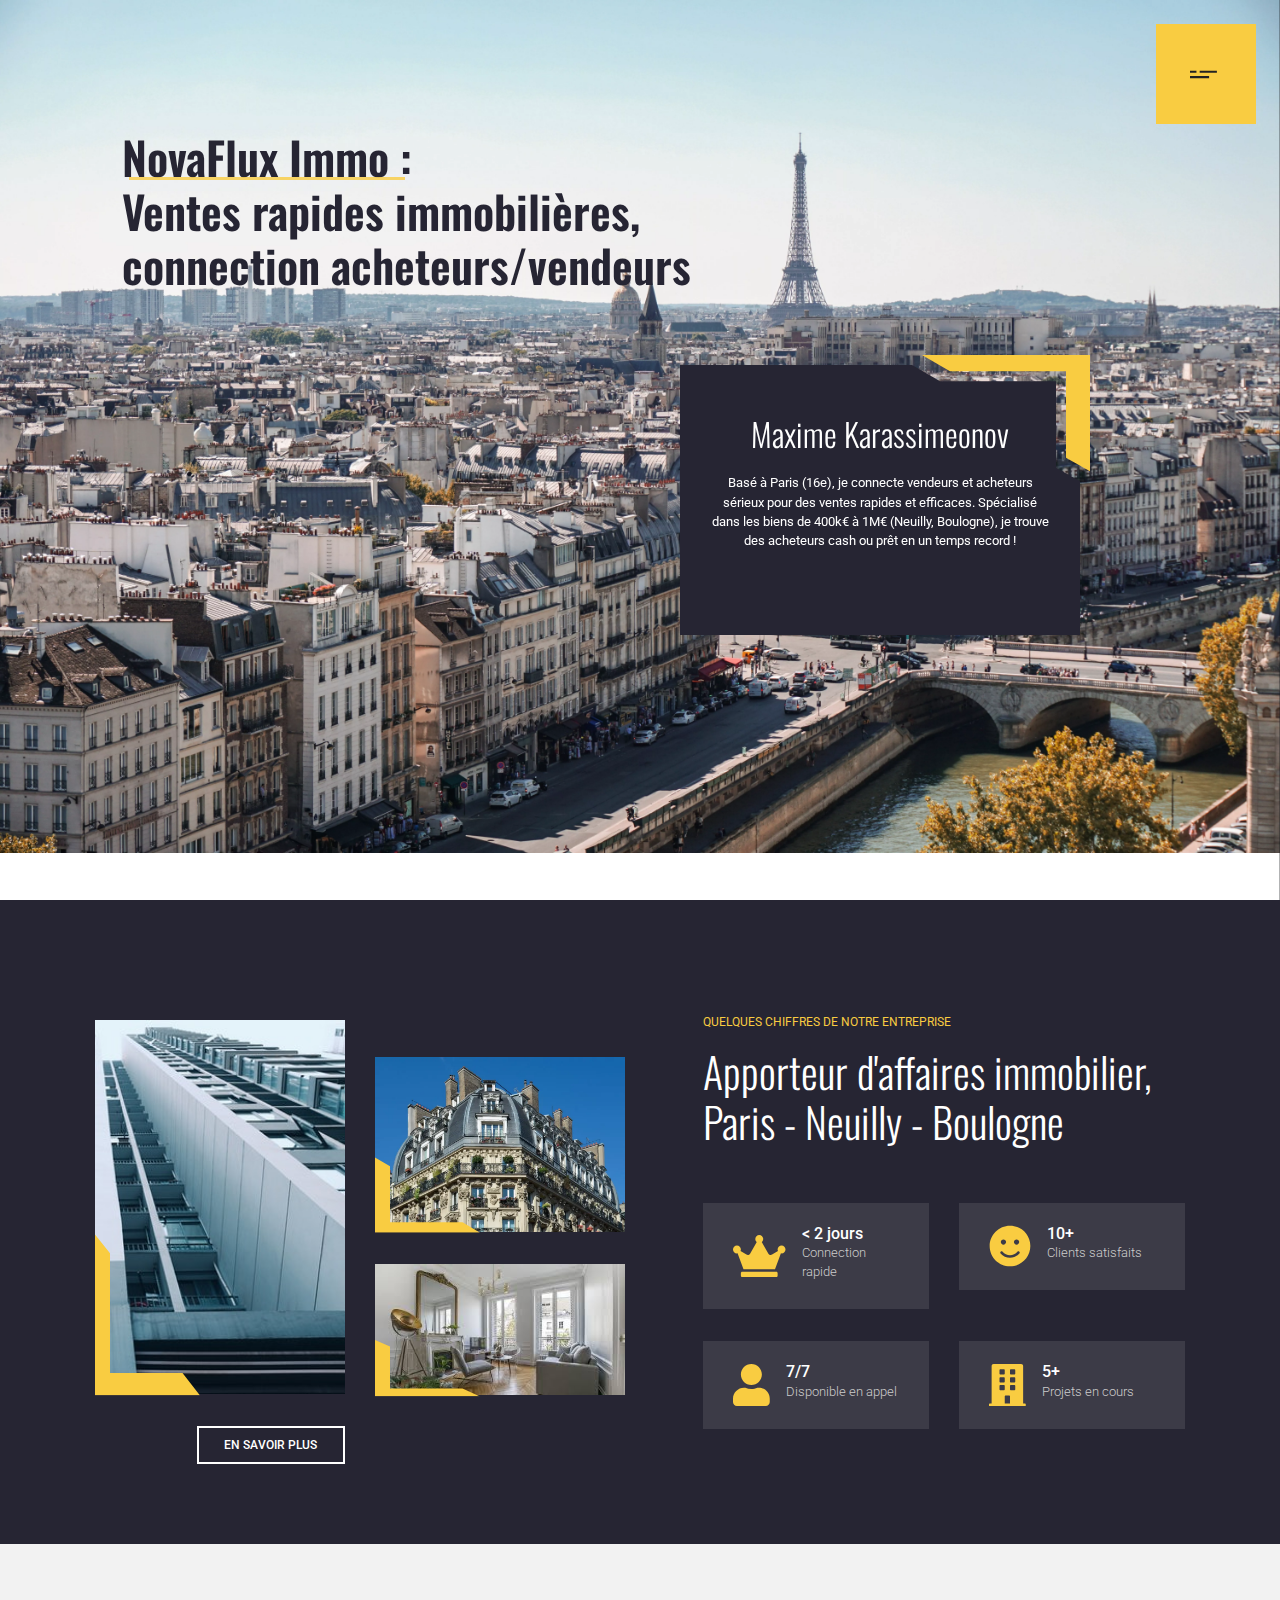
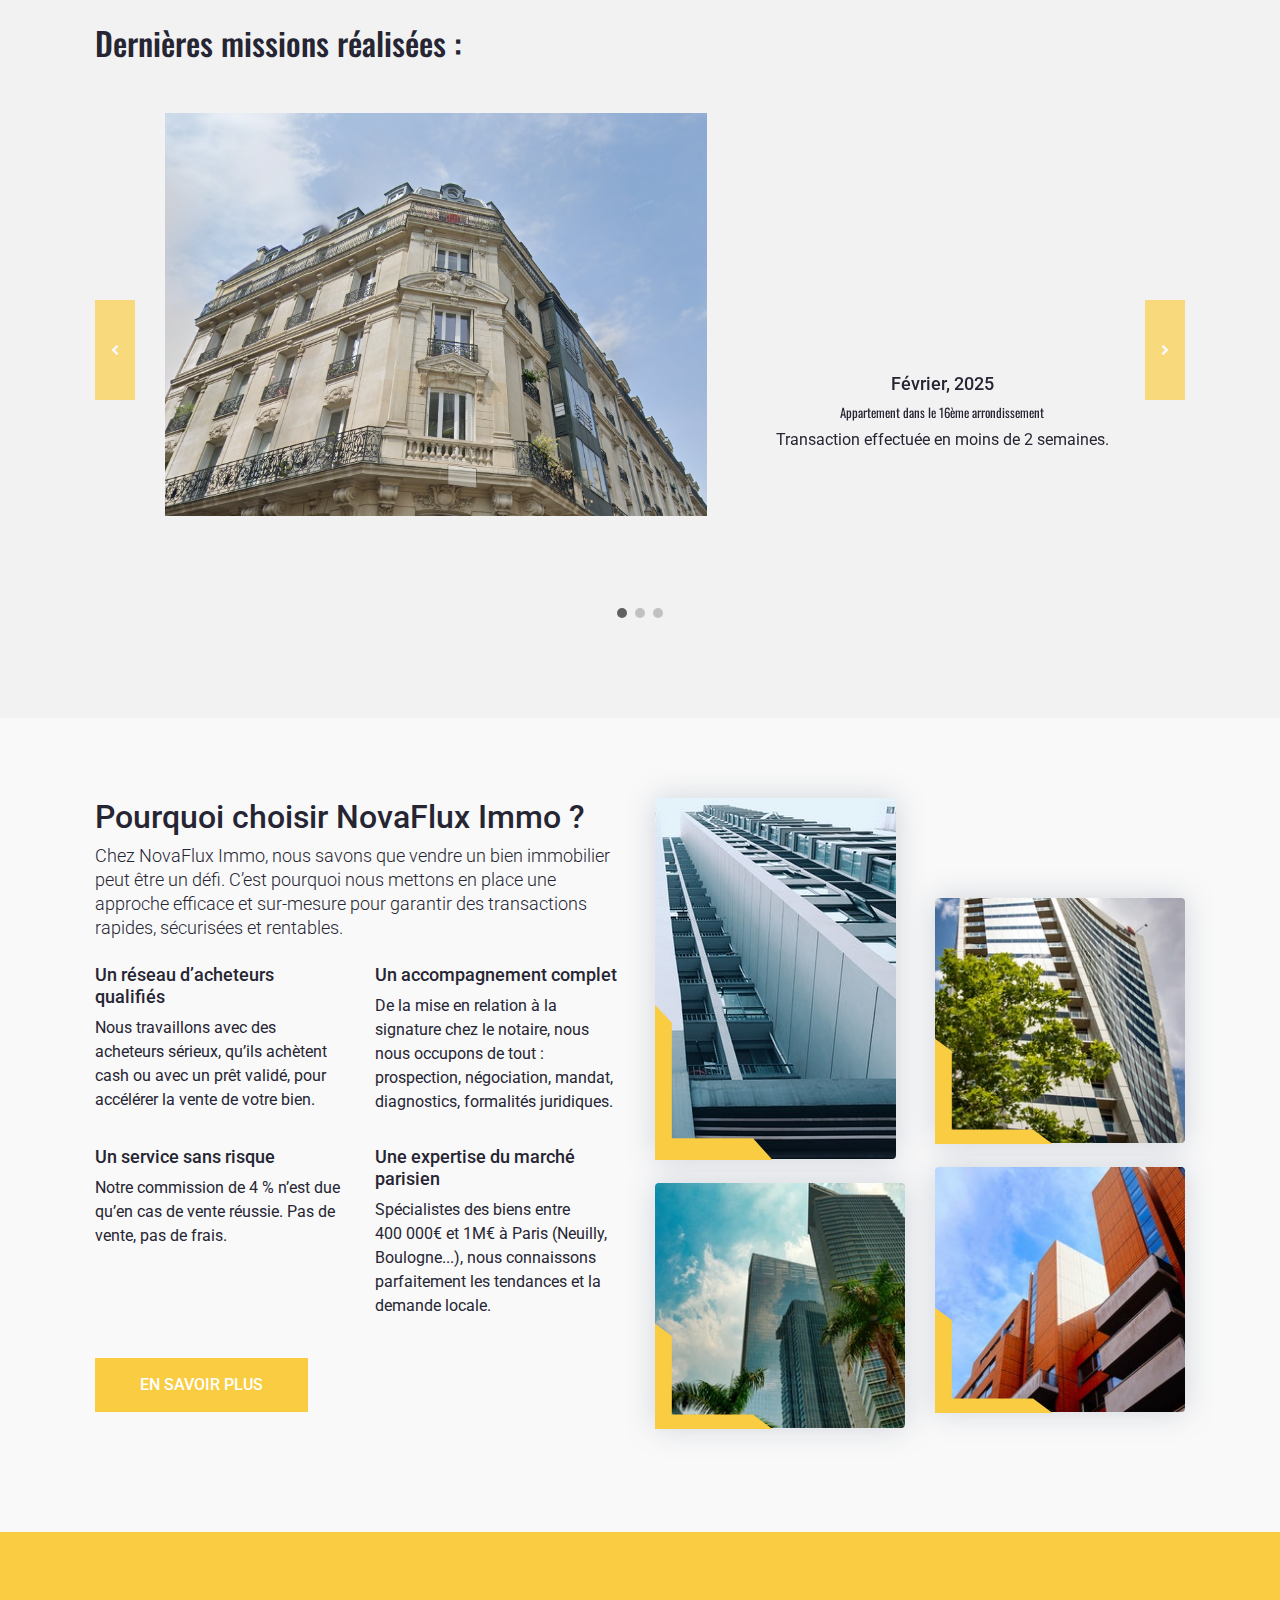
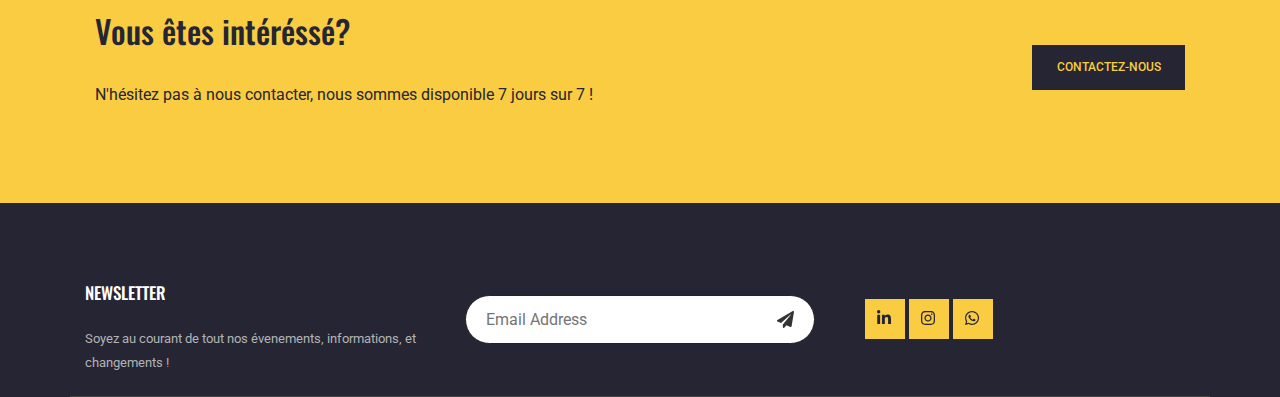
==== commit 796c7fc7: "fix: remove logos" ====
--- a/index.html
+++ b/index.html
@@ -32,7 +32,7 @@
         </symbol>
     </svg>
     <main>
-        <div class="frame">
+        <!-- <div class="frame">
             <header class="header--logo">
                 <div class="logo--links">
                     <a href="index.html">
@@ -40,7 +40,7 @@
                     </a>
                 </div>
             </header>
-        </div>    
+        </div>     -->
         <div class="content">
             <div class="menu-wrapper home-slider">
                 <div id="carouselExampleIndicators" class="carousel slide" data-ride="carousel" data-interval="0">
@@ -302,32 +302,6 @@
                                         </div>
                                     </div>
                                 </div>
-
-                                <div class="carousel-item">
-                                    <div class="row">
-                                        <div class="col-sm-12">
-                                            <div class="row align-items-end pb-md-5 mb-4">
-                                                <div class="col-md-7 mb-4 mb-md-0">
-                                                    <div class="portfolio__img">
-                                                        <img class="img-fluid" src="img/Paris.jpeg" alt="">
-                                                        <div class="box-content">
-                                                            <h3 class="title">Infinity</h3>
-                                                            <span class="post">Banani,Road 27</span>
-                                                        </div>
-                                                    </div>
-                                                </div>
-                                                <div class="col-md-5 mb-5 pl-xl-5">
-                                                    <h4 class="section-intro__title left-border">December, 2018</h4>
-                                                    <h2 class="section-intro__subtitle small">Pure Bedroom Architecture</h2>
-                                                    <p>If you are looking at blank cassettes on the web lorem ipsum dolor sit amet, consectetur adipisicing elit, sed do eiusmod tempor incididunt.</p>
-                                                    <a class="btn mt-3" href="./project-details.html">See More</a>
-                                                </div>
-                                            </div>
-                                        </div>
-                                    </div>
-                                </div>
-
-
                             </div>
                             <!-- Carousel controls -->
                             <a class="carousel-control-prev" href="#completeProjectCarousel" data-slide="prev">
--- a/css/style.css
+++ b/css/style.css
@@ -723,6 +723,12 @@
     color: var(--color-link);
 }
 
+@media (max-width: 768px) {
+    .header--logo img {
+        display: none;
+    }
+}
+
 .quote {
     font-size: 2rem;
     padding: 1rem;
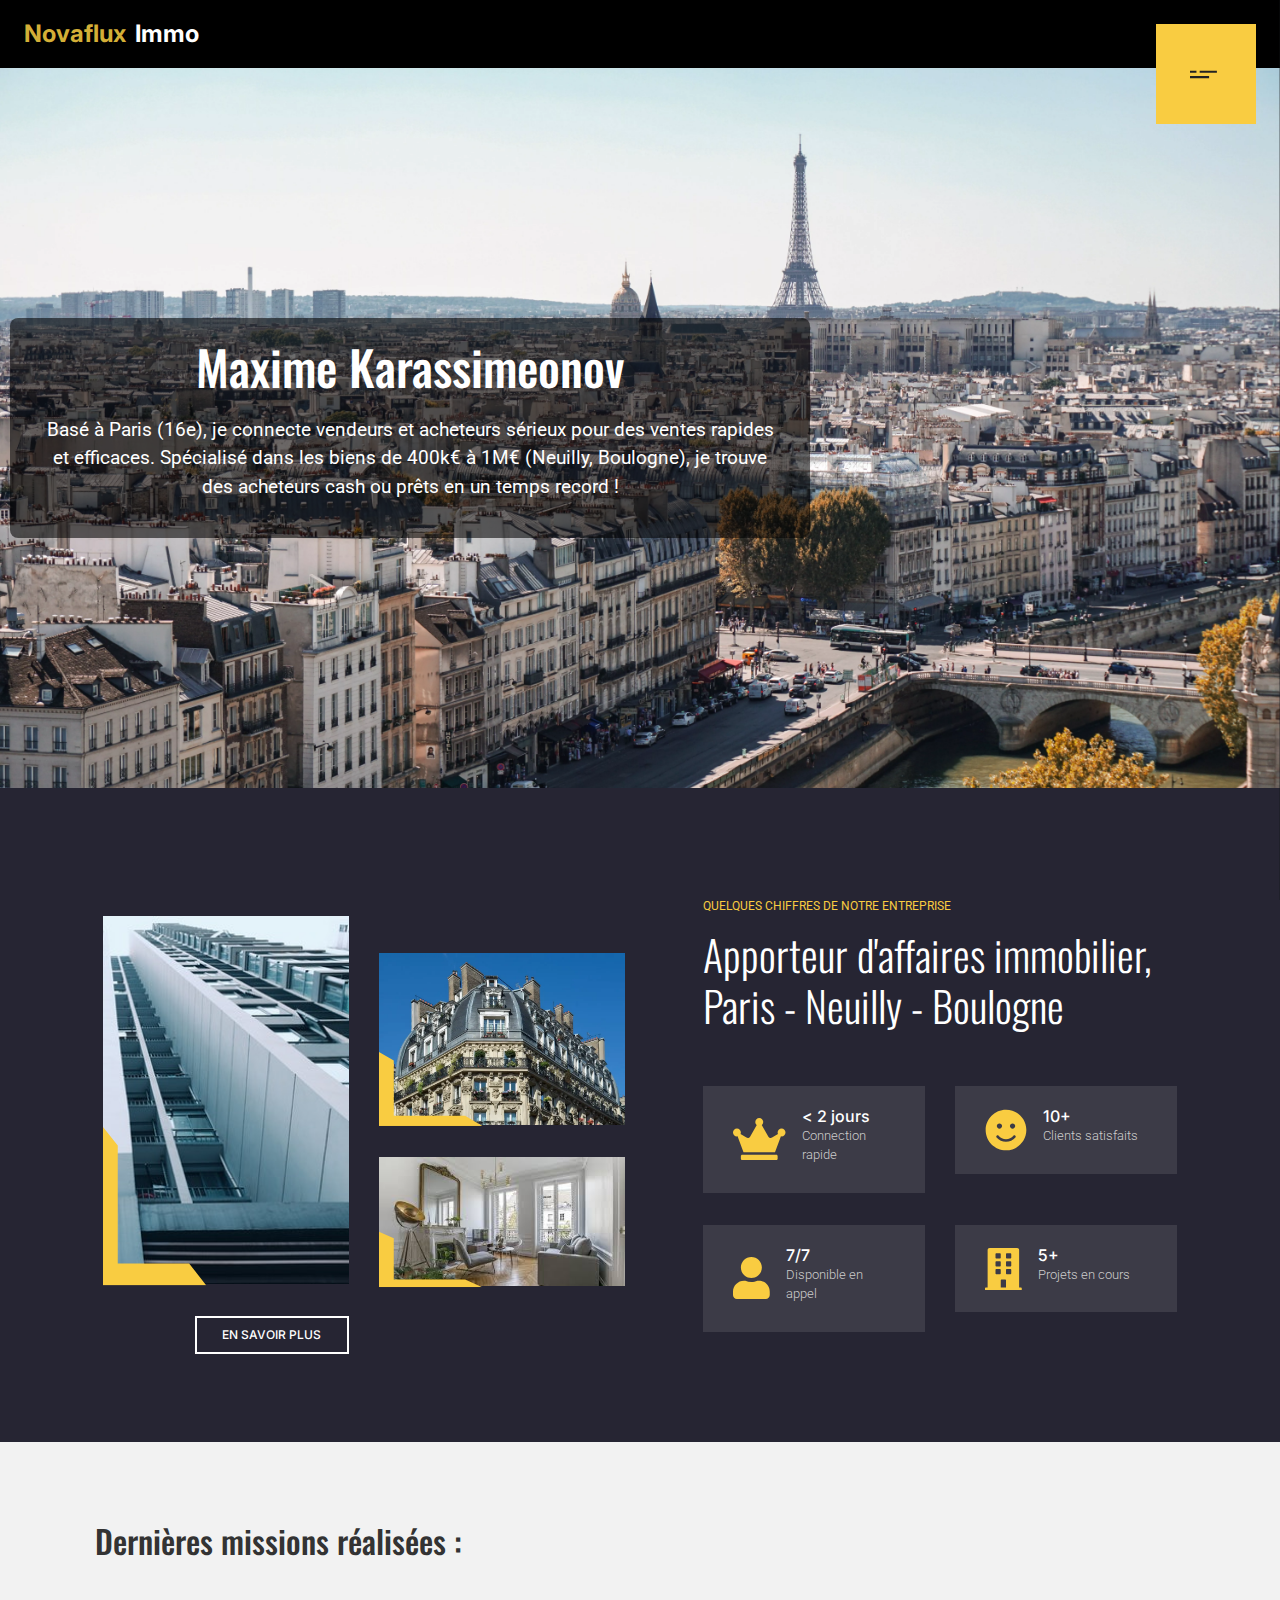
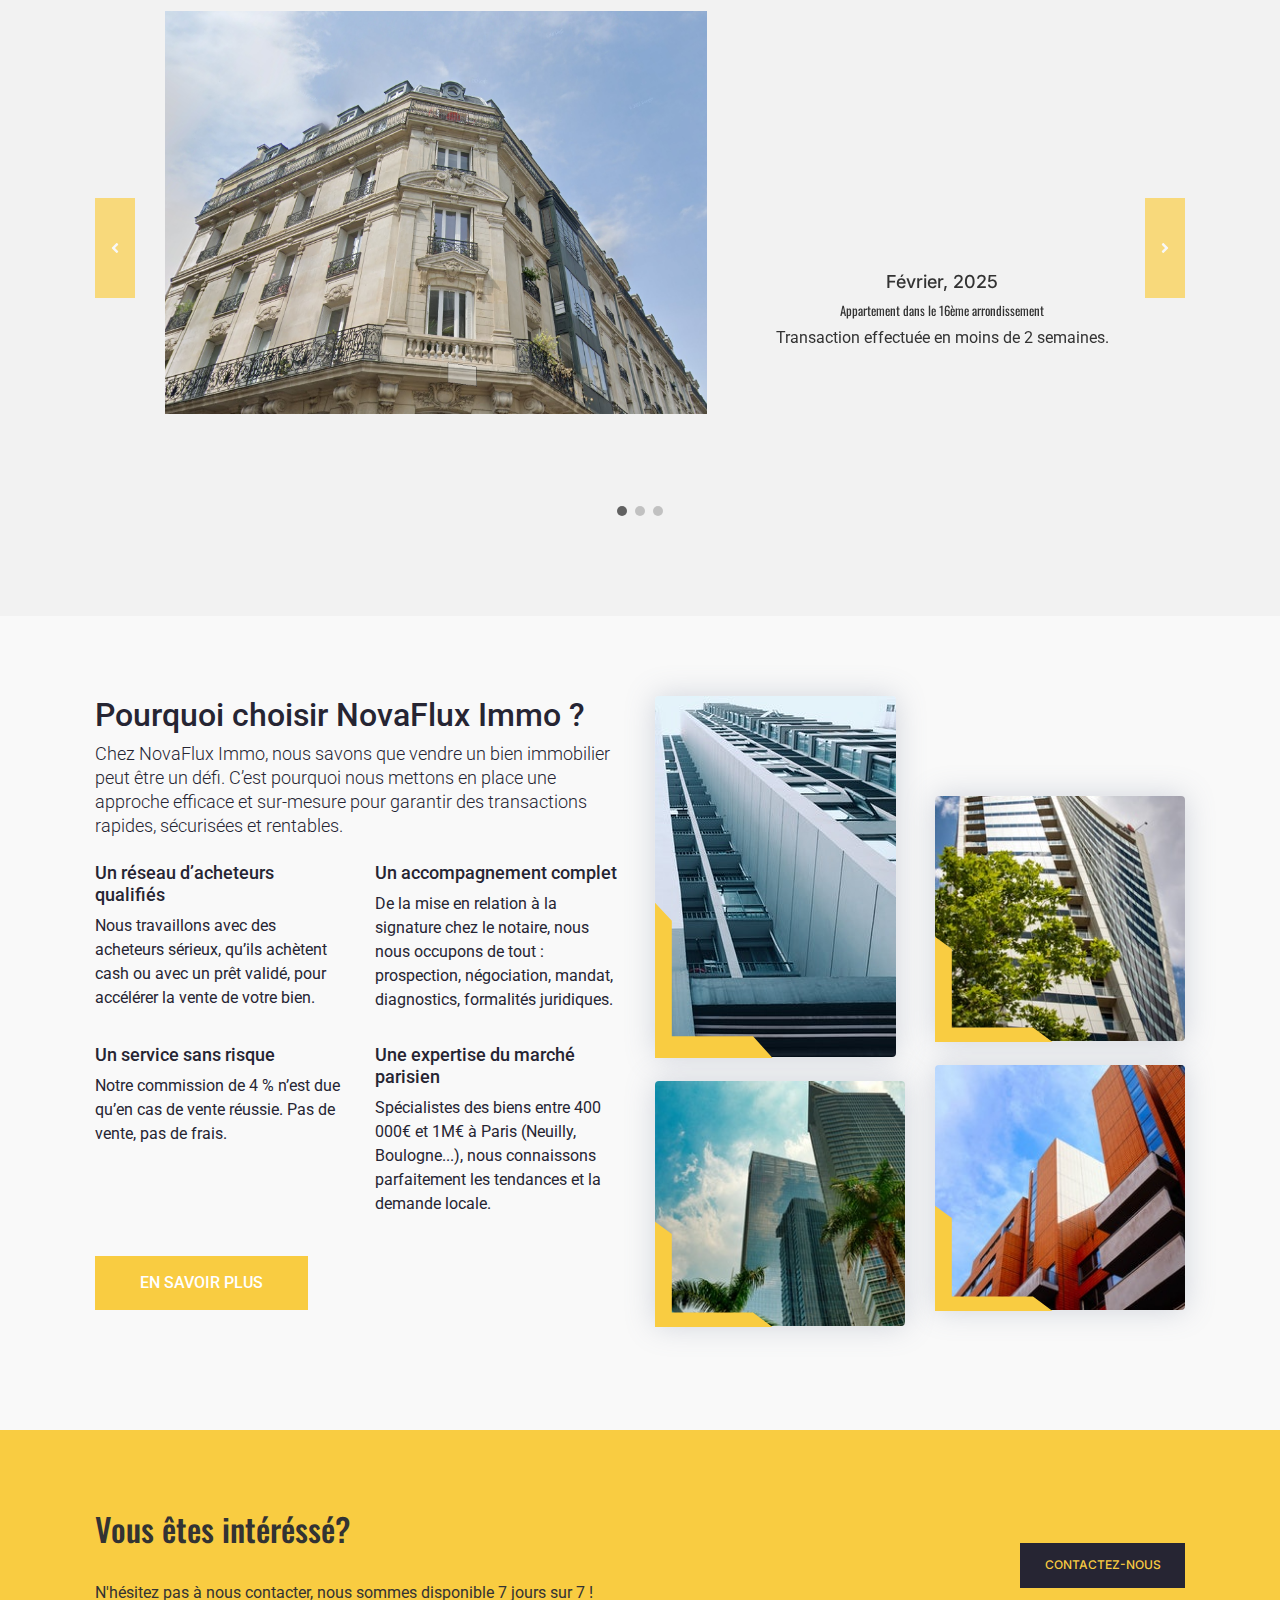
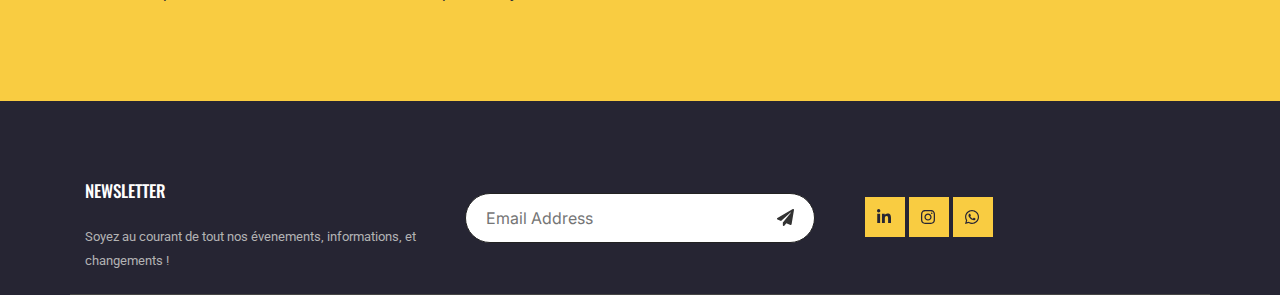
==== commit efb7a934: "fix: title and subtitle + responsive biography" ====
--- a/index.html
+++ b/index.html
@@ -1,426 +1,531 @@
 <!DOCTYPE html>
-<html lang="en" class="no-js">
-
-<head>
+<html lang="fr" class="no-js">
+  <head>
     <meta charset="UTF-8" />
-    <meta name="viewport" content="width=device-width, initial-scale=1">
+    <meta name="viewport" content="width=device-width, initial-scale=1" />
     <title>NovaFlux Immo</title>
-    <meta name="description" content="A simple grid-powered multibox menu that shows with a reveal animation." />
-    <meta name="keywords" content="slideshow, reveal, effect, animation, web design, template, demo" />
-
-    <link href="https://fonts.googleapis.com/css?family=Oswald:300,400,500" rel="stylesheet">
-    <link href="https://fonts.googleapis.com/css?family=Roboto:300i,400,500" rel="stylesheet">
-
+    <meta name="description" content="NovaFlux Immo – Ventes rapides immobilières, connection acheteurs/vendeurs" />
+    <meta name="keywords" content="immobilier, ventes rapides, acheteurs, vendeurs" />
+
+    <!-- On conserve éventuellement certaines polices si nécessaire -->
+    <link href="https://fonts.googleapis.com/css?family=Oswald:300,400,500" rel="stylesheet" />
+    <link href="https://fonts.googleapis.com/css?family=Roboto:300i,400,500" rel="stylesheet" />
+    <!-- Pour le header simple, nous utilisons la police Inter -->
+    <link rel="stylesheet" href="https://fonts.googleapis.com/css2?family=Inter:wght@300;400;500;600;700&display=swap" />
+
+    <!-- Feuilles de styles existantes -->
     <link rel="stylesheet" type="text/css" href="assets/font-awesome/fontawesome.min.css" />
     <link rel="stylesheet" type="text/css" href="assets/font-awesome/brands.min.css" />
     <link rel="stylesheet" type="text/css" href="assets/font-awesome/solid.min.css" />
-    <link rel="stylesheet" href="css/bootstrap.min.css">
+    <link rel="stylesheet" href="css/bootstrap.min.css" />
     <link rel="stylesheet" type="text/css" href="css/style.css" />
     <link rel="stylesheet" type="text/css" href="css/responsive.css" />
 
-</head>
-
-<body class="site-main-wrapper loading">
+    <!-- Styles ajoutés pour le header et la section hero en HTML/CSS simple -->
+    <style>
+      /* Styles généraux */
+      body {
+        margin: 0;
+        font-family: 'Inter', sans-serif;
+        background-color: #f4f4f4;
+        color: #333;
+      }
+      /* En-tête */
+      header {
+        display: flex;
+        justify-content: space-between;
+        align-items: center;
+        padding: 16px 24px;
+        background-color: #000;
+      }
+      .logo {
+        font-size: 24px;
+        font-weight: bold;
+      }
+      .logo .gold {
+        color: #D4AF37; /* Couleur or */
+      }
+      .logo .white {
+        color: #FFF;
+        margin-left: 4px;
+      }
+      nav {
+        display: flex;
+        gap: 24px;
+      }
+      nav a {
+        color: #FFF;
+        text-decoration: none;
+        font-weight: 500;
+        transition: color 0.3s;
+      }
+      nav a:hover {
+        color: #D4AF37;
+      }
+      .hamburger {
+        display: none;
+        background: none;
+        border: none;
+        color: #FFF;
+        cursor: pointer;
+      }
+    /* Section Hero */
+    .hero {
+    position: relative;
+    background: url('img/Paris.jpeg') no-repeat center center;
+    background-size: cover;
+    height: 80vh;
+    display: flex;
+    align-items: center;
+    }
+
+    /* Conteneur pour le texte avec fond noir semi-transparent */
+    .hero-text-bg {
+    background-color: rgba(0, 0, 0, 0.57); /* Noir avec 60% d'opacité */
+    padding: 20px 30px;
+    border-radius: 8px;
+    text-align: center;
+    max-width: 800px;
+    margin-left: 10px;
+
+    }
+
+    .hero-text-bg h1 {
+    font-size: 3rem;
+    color: #FFF;
+    margin-bottom: 20px;
+    }
+
+    .hero-text-bg p {
+    font-size: 1.2rem;
+    color: #FFF;
+    line-height: 1.5;
+    }
+    </style>
+  </head>
+
+  <body class="site-main-wrapper loading">
+    <!-- Les SVG pour les icônes du menu (inchangés) -->
     <svg class="hidden">
-        <symbol id="icon-menu" viewBox="0 0 119 25">
-            <title>menu</title>
-            <path d="M36,8 L36,0 L100,0 L100,8 L36,8 Z M0,8 L0,0 L24,0 L24,8 L0,8 Z M0,28 L0,20 L71,20 L71,28 L0,28 Z" />
-        </symbol>
-        <symbol id="icon-close" viewBox="0 0 24 24">
-            <title>close</title>
-            <path d="M24 1.485L22.515 0 12 10.515 1.485 0 0 1.485 10.515 12 0 22.515 1.485 24 12 13.484 22.515 24 24 22.515 13.484 12z" />
-        </symbol>
+      <symbol id="icon-menu" viewBox="0 0 119 25">
+        <title>menu</title>
+        <path d="M36,8 L36,0 L100,0 L100,8 L36,8 Z M0,8 L0,0 L24,0 L24,8 L0,8 Z M0,28 L0,20 L71,20 L71,28 L0,28 Z" />
+      </symbol>
+      <symbol id="icon-close" viewBox="0 0 24 24">
+        <title>close</title>
+        <path d="M24 1.485L22.515 0 12 10.515 1.485 0 0 1.485 10.515 12 0 22.515 1.485 24 12 13.484 22.515 24 24 22.515 13.484 12z" />
+      </symbol>
     </svg>
-    <main>
-        <!-- <div class="frame">
-            <header class="header--logo">
-                <div class="logo--links">
-                    <a href="index.html">
-                        <img src="img/IMG_0500.jpg" style="width: 100px; height: auto;" />
-                    </a>
-                </div>
-            </header>
-        </div>     -->
-        <div class="content">
-            <div class="menu-wrapper home-slider">
-                <div id="carouselExampleIndicators" class="carousel slide" data-ride="carousel" data-interval="0">
-                    <div class="carousel-inner">
-                        <div class="carousel-item active">
-                            <img class="d-block w-100" src="img/Paris.jpeg" alt="First slide">
-                            <div class="carousel-caption d-none d-md-block">
-                                <h3><span class="block-border">NovaFlux Immo :<br></span> Ventes rapides immobilières,<br> connection acheteurs/vendeurs </h3>
-                                    <div class="hero__slideContent text-center mt-5">
-                                        <h1>Maxime Karassimeonov</h1>
-                                        <p>Basé à Paris (16e), je
-                                            connecte vendeurs et acheteurs sérieux pour des
-                                            ventes rapides et efficaces. Spécialisé dans les biens
-                                            de 400k€ à 1M€ (Neuilly, Boulogne), je trouve des
-                                            acheteurs cash ou prêt en un temps record !</p>
-                                        <span class="hero__slideContent--right"></span>
-                                    </div>
+
+    <!-- Nouvelle entête simplifiée -->
+    <header>
+      <div class="logo">
+        <span class="gold">Novaflux</span>
+        <span class="white">Immo</span>
+      </div>
+      <button class="hamburger" aria-label="Menu">
+        <svg xmlns="http://www.w3.org/2000/svg" width="24" height="24" fill="none" stroke="currentColor" stroke-width="2" stroke-linecap="round" stroke-linejoin="round">
+          <line x1="3" y1="12" x2="21" y2="12"></line>
+          <line x1="3" y1="6" x2="21" y2="6"></line>
+          <line x1="3" y1="18" x2="21" y2="18"></line>
+        </svg>
+      </button>
+    </header>
+
+    <!-- Nouvelle section Hero avec fond noir semi-transparent pour le texte -->
+    <section class="hero">
+        <div class="hero-text-bg">
+        <h1>Maxime Karassimeonov</h1>
+        <p>
+            Basé à Paris (16e), je connecte vendeurs et acheteurs sérieux pour des ventes rapides et efficaces.
+            Spécialisé dans les biens de 400k€ à 1M€ (Neuilly, Boulogne), je trouve des acheteurs cash ou prêts en un temps record !
+        </p>
+        </div>
+    </section>
+  
+    <!-- Le reste du contenu reste inchangé -->
+    <div class="content">
+      <div class="menu-wrapper home-slider">
+        <!-- Ancien contenu remplacé par la section hero ci-dessus -->
+      </div>
+    </div>
+    <nav class="menu menu-index">
+      <div class="menu__item menu__item--1" data-direction="bt">
+        <div class="menu__item-inner">
+          <div class="mainmenu">
+            <a href="index.html" class="mainmenu__item">Accueil</a>
+            <a href="./about.html" class="mainmenu__item">à propos</a>
+            <a href="./project-filter.html" class="mainmenu__item">Contact</a>
+          </div>
+        </div>
+      </div>
+      <div class="menu__item menu__item--2" data-direction="lr">
+        <div class="menu__item-inner">
+          <div class="menu__item-map"></div>
+          <a href="#" class="menu__item-hoverlink">Paris</a>
+        </div>
+      </div>
+      <div class="menu__item menu__item--3" data-direction="bt">
+        <div class="menu__item-inner">
+          <div class="sidemenu">
+            <a href="#" class="sidemenu__item"><span class="sidemenu__item-inner">Rapidité</span></a>
+            <a href="#" class="sidemenu__item"><span class="sidemenu__item-inner">Efficacité</span></a>
+            <a href="#" class="sidemenu__item"><span class="sidemenu__item-inner">Communication</span></a>
+            <a href="#" class="sidemenu__item"><span class="sidemenu__item-inner">Professionnels</span></a>
+            <a href="#" class="sidemenu__item"><span class="sidemenu__item-inner">Mission</span></a>
+            <a href="#" class="sidemenu__item"><span class="sidemenu__item-inner">Satisfaction</span></a>
+            <a href="#" class="sidemenu__item"><span class="sidemenu__item-inner">...</span></a>
+          </div>
+        </div>
+      </div>
+      <div class="menu__item menu__item--4" data-direction="rl">
+        <div class="menu__item-inner">
+          <p class="label label--topleft label--line">Contactez-nous</p>
+        </div>
+      </div>
+      <div class="menu__item menu__item--5" data-direction="tb">
+        <div class="menu__item-inner">
+          <p class="quote">Investissez sur votre avenir, contactez-nous !</p>
+        </div>
+      </div>
+      <button class="action action--menu">
+        <svg class="icon icon--menu">
+          <use xlink:href="#icon-menu"></use>
+        </svg>
+      </button>
+      <button class="action action--close">
+        <svg class="icon icon--close">
+          <use xlink:href="#icon-close"></use>
+        </svg>
+      </button>
+    </nav>
+
+    <main-body class="main-body">
+      <section class="section--about">
+        <div class="container">
+          <div class="row align-items-center">
+            <div class="col-lg-6 col-md-6 order-2 order-md-1 mt-4 pt-2 mt-sm-0 opt-sm-0">
+              <div class="row align-items-center">
+                <div class="col-lg-6 col-md-6 col-6">
+                  <div class="row">
+                    <div class="col-lg-12 col-md-12 mt-4 pt-2">
+                      <div class="card about-card-item--single rounded border-0 shadow-lg overflow-hidden">
+                        <img src="img/about2.jpg" class="about-item--image img-fluid" alt="Image" />
+                        <div class="about-item-img--overlay bg-dark"></div>
+                      </div>
+                    </div>
+                    <!--end col-->
+                    <div class="col-12">
+                      <div class="mt-4 pt-2 text-right">
+                        <a href="#services" class="btn btn-info">En savoir plus <i class="mdi mdi-chevron-right"></i></a>
+                      </div>
+                    </div>
+                  </div>
+                  <!--end row-->
+                </div>
+                <!--end col-->
+                <div class="col-lg-6 col-md-6 col-6">
+                  <div class="row">
+                    <div class="col-lg-12 col-md-12">
+                      <div class="card about-card-item--single rounded border-0 shadow-lg overflow-hidden">
+                        <img src="img/immeuble1.webp" class="about-item--image img-fluid" alt="Image" />
+                        <div class="about-item-img--overlay bg-dark"></div>
+                      </div>
+                    </div>
+                    <!--end col-->
+                    <div class="col-lg-12 col-md-12 mt-4 pt-2">
+                      <div class="card about-card-item--single rounded border-0 shadow-lg overflow-hidden">
+                        <img src="img/immeuble2.jpeg" class="about-item--image img-fluid" alt="Image" />
+                        <div class="about-item-img--overlay bg-dark"></div>
+                      </div>
+                    </div>
+                    <!--end col-->
+                  </div>
+                  <!--end row-->
+                </div>
+                <!--end col-->
+              </div>
+              <!--end row-->
+            </div>
+            <!--end col-->
+            <div class="col-lg-6 col-md-6 col-12 order-1 order-md-2">
+              <div class="about-section--title ml-lg-5">
+                <h5 class="text-custom font-weight-normal mb-3">Quelques chiffres de notre entreprise</h5>
+                <h4 class="about-section--sub-title mb-4">
+                  Apporteur d'affaires immobilier,<br>
+                  Paris - Neuilly - Boulogne <br>
+                </h4>
+                <div class="row">
+                  <div class="col-lg-6 mt-4 pt-2">
+                    <div class="media about-project--short-overview btn-ripple align-items-center shadow">
+                      <i class="fa fa-crown h4 mb-0 text-custom"></i>
+                      <div class="media-body mt-3">
+                        <h6 class="ml-3 mb-0">< 2 jours</h6>
+                        <p class="ml-3 mb-0">Connection rapide </p>
+                      </div>
+                    </div>
+                  </div>
+                  <div class="col-lg-6 mt-4 pt-2">
+                    <div class="media about-project--short-overview btn-ripple align-items-center shadow">
+                      <i class="fa fa-smile h4 mb-0 text-custom"></i>
+                      <div class="media-body mt-3">
+                        <h6 class="ml-3 mb-0">10+</h6>
+                        <p class="ml-3 mb-0">Clients satisfaits</p>
+                      </div>
+                    </div>
+                  </div>
+                  <div class="col-lg-6 mt-4 pt-2">
+                    <div class="media about-project--short-overview btn-ripple align-items-center shadow">
+                      <i class="fa fa-user h4 mb-0 text-custom"></i>
+                      <div class="media-body mt-3">
+                        <h6 class="ml-3 mb-0">7/7</h6>
+                        <p class="ml-3 mb-0">Disponible en appel</p>
+                      </div>
+                    </div>
+                  </div>
+                  <div class="col-lg-6 mt-4 pt-2">
+                    <div class="media about-project--short-overview btn-ripple align-items-center shadow">
+                      <i class="fa fa-building h4 mb-0 text-custom"></i>
+                      <div class="media-body mt-3">
+                        <h6 class="ml-3 mb-0">5+</h6>
+                        <p class="ml-3 mb-0">Projets en cours</p>
+                      </div>
+                    </div>
+                  </div>
+                </div>
+              </div>
+            </div>
+            <!--end col-->
+          </div>
+          <!--enr row-->
+        </div>
+      </section>
+
+      <section class="section--portfolio">
+        <div class="container">
+          <div class="row">
+            <div class="col-md-12">
+              <h2>Dernières missions réalisées :</h2>
+              <div id="completeProjectCarousel" class="carousel slide" data-ride="carousel" data-interval="0">
+                <!-- Carousel indicators -->
+                <ol class="carousel-indicators">
+                  <li data-target="#completeProjectCarousel" data-slide-to="0" class="active"></li>
+                  <li data-target="#completeProjectCarousel" data-slide-to="1"></li>
+                  <li data-target="#completeProjectCarousel" data-slide-to="2"></li>
+                </ol>
+                <!-- Wrapper for carousel items -->
+                <div class="carousel-inner">
+                  <div class="carousel-item active">
+                    <div class="row">
+                      <div class="col-sm-12">
+                        <div class="row align-items-end pb-md-5 mb-4">
+                          <div class="col-md-7 mb-4 mb-md-0">
+                            <div class="portfolio__img">
+                              <img class="img-fluid" src="img/Screenshot from 2025-03-29 17-22-18.png" alt="" />
+                              <div class="box-content">
+                                <h3 class="title">Paris 16</h3>
+                                <span class="post">Rue de la tour</span>
+                              </div>
                             </div>
+                          </div>
+                          <div class="col-md-5 mb-5 pl-xl-5">
+                            <h4 class="section-intro__title left-border">Février, 2025</h4>
+                            <h2 class="section-intro__subtitle small">Appartement dans le 16ème arrondissement</h2>
+                            <p>Transaction effectuée en moins de 2 semaines.</p>
+                          </div>
                         </div>
-                    </div>
-                </div>
-            </div>
-        </div>
-        <nav class="menu menu-index">
-
-            <div class="menu__item menu__item--1" data-direction="bt">
-                <div class="menu__item-inner">
-                    <div class="mainmenu">
-                        <a href="index.html" class="mainmenu__item">Accueil</a>
-                        <a href="./about.html" class="mainmenu__item">à propos</a>
-                        <a href="./project-filter.html" class="mainmenu__item">Contact</a>
-                    </div>
-                </div>
-            </div>
-            <div class="menu__item menu__item--2" data-direction="lr">
-                <div class="menu__item-inner">
-                    <div class="menu__item-map"></div>
-                    <a href="#" class="menu__item-hoverlink">Paris</a>
-                </div>
-            </div>
-            <div class="menu__item menu__item--3" data-direction="bt">
-                <div class="menu__item-inner">
-                    <div class="sidemenu">
-                        <a href="#" class="sidemenu__item"><span class="sidemenu__item-inner">Rapidité</span></a>
-                        <a href="#" class="sidemenu__item"><span class="sidemenu__item-inner">Efficacité</span></a>
-                        <a href="#" class="sidemenu__item"><span class="sidemenu__item-inner">Communication</span></a>
-                        <a href="#" class="sidemenu__item"><span class="sidemenu__item-inner">Profesionnels</span></a>
-                        <a href="#" class="sidemenu__item"><span class="sidemenu__item-inner">Mission</span></a>
-                        <a href="#" class="sidemenu__item"><span class="sidemenu__item-inner">Satisfaction</span></a>
-                        <a href="#" class="sidemenu__item"><span class="sidemenu__item-inner">...</span></a>
-                    </div>
-                </div>
-            </div>
-            <div class="menu__item menu__item--4" data-direction="rl">
-                <div class="menu__item-inner">
-                    <p class="label label--topleft label--line">Contactez-nous</p>
-                </div>
-            </div>
-            <div class="menu__item menu__item--5" data-direction="tb">
-                <div class="menu__item-inner">
-                    <p class="quote">Investissez sur votre avenir, contactez-nous !</p>
-                </div>
-            </div>
-            <button class="action action--menu"><svg class="icon icon--menu">
-                    <use xlink:href="#icon-menu"></use>
-                </svg></button>
-            <button class="action action--close"><svg class="icon icon--close">
-                    <use xlink:href="#icon-close"></use>
-                </svg></button>
-        </nav>
-    </main>
-    <main-body class="main-body">
-        <section class="section--about">
-            <div class="container">
-                <div class="row align-items-center">
-                    <div class="col-lg-6 col-md-6 order-2 order-md-1 mt-4 pt-2 mt-sm-0 opt-sm-0">
-                        <div class="row align-items-center">
-                            <div class="col-lg-6 col-md-6 col-6">
-                                <div class="row">
-                                    <div class="col-lg-12 col-md-12 mt-4 pt-2">
-                                        <div class="card about-card-item--single rounded border-0 shadow-lg overflow-hidden">
-                                            <img src="img/about2.jpg" class="about-item--image img-fluid" alt="Image" />
-                                            <div class="about-item-img--overlay bg-dark"></div>
-                                        </div>
-                                    </div>
-                                    <!--end col-->
-
-                                    <div class="col-12">
-                                        <div class="mt-4 pt-2 text-right">
-                                            <a href="#services" class="btn btn-info">En savoir plus <i class="mdi mdi-chevron-right"></i></a>
-                                        </div>
-                                    </div>
-                                </div>
-                                <!--end row-->
+                      </div>
+                    </div>
+                  </div>
+
+                  <div class="carousel-item">
+                    <div class="row">
+                      <div class="col-sm-12">
+                        <div class="row align-items-end pb-md-5 mb-4">
+                          <div class="col-md-7 mb-4 mb-md-0">
+                            <div class="portfolio__img">
+                              <img class="img-fluid" src="img/Screenshot from 2025-03-29 17-25-40.png" alt="" />
+                              <div class="box-content">
+                                <h3 class="title">Paris 16</h3>
+                                <span class="post">Rue Vital</span>
+                              </div>
                             </div>
-                            <!--end col-->
-
-                            <div class="col-lg-6 col-md-6 col-6">
-                                <div class="row">
-                                    <div class="col-lg-12 col-md-12">
-                                        <div class="card about-card-item--single rounded border-0 shadow-lg overflow-hidden">
-                                            <img src="img/immeuble1.webp" class="about-item--image img-fluid" alt="Image" />
-                                            <div class="about-item-img--overlay bg-dark"></div>
-                                        </div>
-                                    </div>
-                                    <!--end col-->
-
-                                    <div class="col-lg-12 col-md-12 mt-4 pt-2">
-                                        <div class="card about-card-item--single rounded border-0 shadow-lg overflow-hidden">
-                                            <img src="img/immeuble2.jpeg" class="about-item--image img-fluid" alt="Image" />
-                                            <div class="about-item-img--overlay bg-dark"></div>
-                                        </div>
-                                    </div>
-                                    <!--end col-->
-                                </div>
-                                <!--end row-->
+                          </div>
+                          <div class="col-md-5 mb-5 pl-xl-5">
+                            <h4 class="section-intro__title left-border">Janvier, 2025</h4>
+                            <h2 class="section-intro__subtitle small">Appartement dans le 16ème arrondissement</h2>
+                            <p>Transaction effectuée en 11 jours.</p>
+                          </div>
+                        </div>
+                      </div>
+                    </div>
+                  </div>
+
+                  <div class="carousel-item">
+                    <div class="row">
+                      <div class="col-sm-12">
+                        <div class="row align-items-end pb-md-5 mb-4">
+                          <div class="col-md-7 mb-4 mb-md-0">
+                            <div class="portfolio__img">
+                              <img class="img-fluid" src="img/Screenshot from 2025-03-29 17-29-07.png" alt="" />
+                              <div class="box-content">
+                                <h3 class="title">Paris 16</h3>
+                                <span class="post">Rue Cortambert</span>
+                              </div>
                             </div>
-                            <!--end col-->
+                          </div>
+                          <div class="col-md-5 mb-5 pl-xl-5">
+                            <h4 class="section-intro__title left-border">December, 2018</h4>
+                            <h2 class="section-intro__subtitle small">Appartement dans le 16ème arrondissement</h2>
+                            <p>Transaction effectuée en moins de 3 semaines</p>
+                          </div>
                         </div>
-                        <!--end row-->
-                    </div>
-                    <!--end col-->
-
-                    <div class="col-lg-6 col-md-6 col-12 order-1 order-md-2">
-                        <div class="about-section--title ml-lg-5">
-                            <h5 class="text-custom font-weight-normal mb-3">Quelques chiffres de notre entreprise</h5>
-                            <h4 class="about-section--sub-title mb-4">
-                                Apporteur d'affaires immobilier,<br>
-                                Paris - Neuilly - Boulogne <br>
-                            </h4>
-
-                            <div class="row">
-                                <div class="col-lg-6 mt-4 pt-2">
-                                    <div class="media about-project--short-overview btn-ripple align-items-center shadow">
-                                        <i class="fa fa-crown h4 mb-0 text-custom"></i>
-                                        <div class="media-body mt-3">
-                                            <h6 class="ml-3 mb-0">< 2 jours</h6>
-                                            <p class="ml-3 mb-0">Connection rapide </p>
-                                        </div>
-
-                                    </div>
-                                </div>
-                                <div class="col-lg-6 mt-4 pt-2">
-                                    <div class="media about-project--short-overview btn-ripple align-items-center shadow">
-                                        <i class="fa fa-smile h4 mb-0 text-custom"></i>
-                                        <div class="media-body mt-3">
-                                            <h6 class="ml-3 mb-0">10+</h6>
-                                            <p class="ml-3 mb-0">Clients satisfaits</p>
-                                        </div>
-
-                                    </div>
-                                </div>
-                                <div class="col-lg-6 mt-4 pt-2">
-                                    <div class="media about-project--short-overview btn-ripple align-items-center shadow">
-                                        <i class="fa fa-user h4 mb-0 text-custom"></i>
-                                        <div class="media-body mt-3">
-                                            <h6 class="ml-3 mb-0">7/7</h6>
-                                            <p class="ml-3 mb-0">Disponible en appel</p>
-                                        </div>
-                                    </div>
-                                </div>
-                                <div class="col-lg-6 mt-4 pt-2">
-                                    <div class="media about-project--short-overview btn-ripple align-items-center shadow">
-                                        <i class="fa fa-building h4 mb-0 text-custom"></i>
-                                        <div class="media-body mt-3">
-                                            <h6 class="ml-3 mb-0">5+</h6>
-                                            <p class="ml-3 mb-0">Projets en cours</p>
-                                        </div>
-                                    </div>
-                                </div>
-                            </div>
-                        </div>
-                    </div>
-                    <!--end col-->
-                </div>
-                <!--enr row-->
-            </div>
-        </section>
-
-        <section class="section--portfolio">
-            <div class="container">
-                <div class="row">
-                    <div class="col-md-12">
-                        <h2>Dernières missions réalisées :</h2>
-                        <div id="completeProjectCarousel" class="carousel slide" data-ride="carousel" data-interval="0">
-                            <!-- Carousel indicators -->
-                            <ol class="carousel-indicators">
-                                <li data-target="#completeProjectCarousel" data-slide-to="0" class="active"></li>
-                                <li data-target="#completeProjectCarousel" data-slide-to="1"></li>
-                                <li data-target="#completeProjectCarousel" data-slide-to="2"></li>
-                            </ol>
-                            <!-- Wrapper for carousel items -->
-                            <div class="carousel-inner">
-                                <div class="carousel-item active">
-                                    <div class="row">
-                                        <div class="col-sm-12">
-                                            <div class="row align-items-end pb-md-5 mb-4">
-                                                <div class="col-md-7 mb-4 mb-md-0">
-                                                    <div class="portfolio__img">
-                                                        <img class="img-fluid" src="img/Screenshot from 2025-03-29 17-22-18.png" alt="">
-                                                        <div class="box-content">
-                                                            <h3 class="title">Paris 16</h3>
-                                                            <span class="post">Rue de la tour</span>
-                                                        </div>
-                                                    </div>
-                                                </div>
-                                                <div class="col-md-5 mb-5 pl-xl-5">
-                                                    <h4 class="section-intro__title left-border">Février, 2025</h4>
-                                                    <h2 class="section-intro__subtitle small">Appartement dans le 16ème arrondissement</h2>
-                                                    <p>Transaction effectuée en moins de 2 semaines.</p>
-                                                </div>
-                                            </div>
-                                        </div>
-                                    </div>
-                                </div>
-
-                                <div class="carousel-item">
-                                    <div class="row">
-                                        <div class="col-sm-12">
-                                            <div class="row align-items-end pb-md-5 mb-4">
-                                                <div class="col-md-7 mb-4 mb-md-0">
-                                                    <div class="portfolio__img">
-                                                        <img class="img-fluid" src="img/Screenshot from 2025-03-29 17-25-40.png" alt="">
-                                                        <div class="box-content">
-                                                            <h3 class="title">Paris 16</h3>
-                                                            <span class="post">Rue Vital</span>
-                                                        </div>
-                                                    </div>
-                                                </div>
-                                                <div class="col-md-5 mb-5 pl-xl-5">
-                                                    <h4 class="section-intro__title left-border">Janvier, 2025</h4>
-                                                    <h2 class="section-intro__subtitle small">Appartement dans le 16ème arrondissement</h2>
-                                                    <p>Transaction effectuée en 11 jours.</p>
-                                                </div>
-                                            </div>
-                                        </div>
-                                    </div>
-                                </div>
-
-                                <div class="carousel-item">
-                                    <div class="row">
-                                        <div class="col-sm-12">
-                                            <div class="row align-items-end pb-md-5 mb-4">
-                                                <div class="col-md-7 mb-4 mb-md-0">
-                                                    <div class="portfolio__img">
-                                                        <img class="img-fluid" src="img/Screenshot from 2025-03-29 17-29-07.png" alt="">
-                                                        <div class="box-content">
-                                                            <h3 class="title">Paris 16</h3>
-                                                            <span class="post">Rue Cortambert</span>
-                                                        </div>
-                                                    </div>
-                                                </div>
-                                                <div class="col-md-5 mb-5 pl-xl-5">
-                                                    <h4 class="section-intro__title left-border">December, 2018</h4>
-                                                    <h2 class="section-intro__subtitle small">Appartement dans le 16ème arrondissement</h2>
-                                                    <p>Transaction effectuée en moins de 3 semaines</p>
-                                                </div>
-                                            </div>
-                                        </div>
-                                    </div>
-                                </div>
-                            </div>
-                            <!-- Carousel controls -->
-                            <a class="carousel-control-prev" href="#completeProjectCarousel" data-slide="prev">
-                                <i class="fa fa-angle-left"></i>
-                            </a>
-                            <a class="carousel-control-next" href="#completeProjectCarousel" data-slide="next">
-                                <i class="fa fa-angle-right"></i>
-                            </a>
-                        </div>
-                    </div>
-                </div>
-            </div>
-        </section>
-
-        <section id="services" class="section--service">
-            <div class="container">
-                <div class="row">
-                    <div class="col-lg-6">
-                        <h2>Pourquoi choisir NovaFlux Immo ?
-                        </h2>
-                        <h6 class="font-weight-light subtitle">Chez NovaFlux Immo, nous savons que vendre un bien immobilier peut être un défi. C’est pourquoi nous mettons en place une approche efficace et sur-mesure pour garantir des transactions rapides, sécurisées et rentables.</h6>
-                        <div class="row">
-                            <div class="col-md-6 mt-3">
-                                <h6 class="font-weight-medium">Un réseau d’acheteurs qualifiés</h6>
-                                <p>Nous travaillons avec des acheteurs sérieux, qu’ils achètent cash ou avec un prêt validé, pour accélérer la vente de votre bien.</p>
-                            </div>
-                            <div class="col-md-6 mt-3">
-                                <h6 class="font-weight-medium">Un accompagnement complet </h6>
-                                <p>De la mise en relation à la signature chez le notaire, nous nous occupons de tout : prospection, négociation, mandat, diagnostics, formalités juridiques.</p>
-                            </div>
-                            <div class="col-md-6 mt-3">
-                                <h6 class="font-weight-medium">Un service sans risque</h6>
-                                <p>Notre commission de 4 % n’est due qu’en cas de vente réussie. Pas de vente, pas de frais.</p>
-                            </div>
-                            <div class="col-md-6 mt-3">
-                                <h6 class="font-weight-medium">Une expertise du marché parisien </h6>
-                                <p> Spécialistes des biens entre <br> 400 000€ et 1M€ à Paris (Neuilly, Boulogne...), nous connaissons parfaitement les tendances et la demande locale.</p>
-                            </div>
-                            <div class="col-lg-12 my-4 d-none d-md-block d-lg-block d-xl-block">
-                                <a class="btn btn-info-gradiant btn-md border-0 text-white" href="./about.html"><span>En savoir plus</span></a>
-                            </div>
-                        </div>
-                    </div>
-                    <div class="col-lg-6">
-                        <div class="row wrap-service12">
-                            <div class="col-md-6">
-                                <div class="row">
-                                    <div class="col-md-12 col-sm-6 col-xs-6 img-hover service-img-item--single mb-4"><img src="./img/about2.jpg" class="rounded img-shadow img-fluid" alt="wrapkit" /></div>
-                                    <div class="col-md-12 col-sm-6 col-xs-6 img-hover service-img-item--single mb-4"><img src="./img/service2.jpg" class="rounded img-shadow img-fluid" alt="wrapkit" /></div>
-                                </div>
-                            </div>
-                            <div class="col-md-6 uneven-box d-none d-md-block d-lg-block d-xl-block">
-                                <div class="row">
-                                    <div class="col-md-12 col-sm-6 col-xs-6 img-hover service-img-item--single mb-4"><img src="./img/service3.jpg" class="rounded img-shadow img-fluid" alt="wrapkit" /></div>
-                                    <div class="col-md-12 col-sm-6 col-xs-6 img-hover service-img-item--single mb-4"><img src="./img/service4.jpg" class="rounded img-shadow img-fluid" alt="wrapkit" /></div>
-                                </div>
-                            </div>
-                            <div class="col-lg-12 my-4 d-block d-sm-none">
-                                <a class="btn btn-info-gradiant btn-md border-0 text-white" href="#f12"><span>Learn More</span></a>
-                            </div>
-                        </div>
-                    </div>
-                </div>
-            </div>
-        </section>
-
-        <section class="section--project-info">
-            <div class="container">
-                <div class="row align-items-center">
-                    <div class="col-lg-7 mb-4 mb-lg-0">
-                        <h2 class="section-intro__subtitle">Vous êtes intéréssé?</h2>
-                        <p><br> N'hésitez pas à nous contacter, nous sommes disponible 7 jours sur 7 !</p>
-                    </div>
-                    <div class="col-lg-5 text-center text-lg-right">
-                        <a class="btn btn-dark" href="./project-filter.html">Contactez-nous</a>
-                    </div>
-                </div>
-            </div>
-        </section>
+                      </div>
+                    </div>
+                  </div>
+                </div>
+                <!-- Carousel controls -->
+                <a class="carousel-control-prev" href="#completeProjectCarousel" data-slide="prev">
+                  <i class="fa fa-angle-left"></i>
+                </a>
+                <a class="carousel-control-next" href="#completeProjectCarousel" data-slide="next">
+                  <i class="fa fa-angle-right"></i>
+                </a>
+              </div>
+            </div>
+          </div>
+        </div>
+      </section>
+
+      <section id="services" class="section--service">
+        <div class="container">
+          <div class="row">
+            <div class="col-lg-6">
+              <h2>Pourquoi choisir NovaFlux Immo ?</h2>
+              <h6 class="font-weight-light subtitle">
+                Chez NovaFlux Immo, nous savons que vendre un bien immobilier peut être un défi. C’est pourquoi nous mettons en place une approche efficace et sur-mesure pour garantir des transactions rapides, sécurisées et rentables.
+              </h6>
+              <div class="row">
+                <div class="col-md-6 mt-3">
+                  <h6 class="font-weight-medium">Un réseau d’acheteurs qualifiés</h6>
+                  <p>
+                    Nous travaillons avec des acheteurs sérieux, qu’ils achètent cash ou avec un prêt validé, pour accélérer la vente de votre bien.
+                  </p>
+                </div>
+                <div class="col-md-6 mt-3">
+                  <h6 class="font-weight-medium">Un accompagnement complet</h6>
+                  <p>
+                    De la mise en relation à la signature chez le notaire, nous nous occupons de tout : prospection, négociation, mandat, diagnostics, formalités juridiques.
+                  </p>
+                </div>
+                <div class="col-md-6 mt-3">
+                  <h6 class="font-weight-medium">Un service sans risque</h6>
+                  <p>
+                    Notre commission de 4 % n’est due qu’en cas de vente réussie. Pas de vente, pas de frais.
+                  </p>
+                </div>
+                <div class="col-md-6 mt-3">
+                  <h6 class="font-weight-medium">Une expertise du marché parisien</h6>
+                  <p>
+                    Spécialistes des biens entre 400 000€ et 1M€ à Paris (Neuilly, Boulogne...), nous connaissons parfaitement les tendances et la demande locale.
+                  </p>
+                </div>
+                <div class="col-lg-12 my-4 d-none d-md-block d-lg-block d-xl-block">
+                  <a class="btn btn-info-gradiant btn-md border-0 text-white" href="./about.html"><span>En savoir plus</span></a>
+                </div>
+              </div>
+            </div>
+            <div class="col-lg-6">
+              <div class="row wrap-service12">
+                <div class="col-md-6">
+                  <div class="row">
+                    <div class="col-md-12 col-sm-6 col-xs-6 img-hover service-img-item--single mb-4">
+                      <img src="./img/about2.jpg" class="rounded img-shadow img-fluid" alt="wrapkit" />
+                    </div>
+                    <div class="col-md-12 col-sm-6 col-xs-6 img-hover service-img-item--single mb-4">
+                      <img src="./img/service2.jpg" class="rounded img-shadow img-fluid" alt="wrapkit" />
+                    </div>
+                  </div>
+                </div>
+                <div class="col-md-6 uneven-box d-none d-md-block d-lg-block d-xl-block">
+                  <div class="row">
+                    <div class="col-md-12 col-sm-6 col-xs-6 img-hover service-img-item--single mb-4">
+                      <img src="./img/service3.jpg" class="rounded img-shadow img-fluid" alt="wrapkit" />
+                    </div>
+                    <div class="col-md-12 col-sm-6 col-xs-6 img-hover service-img-item--single mb-4">
+                      <img src="./img/service4.jpg" class="rounded img-shadow img-fluid" alt="wrapkit" />
+                    </div>
+                  </div>
+                </div>
+                <div class="col-lg-12 my-4 d-block d-sm-none">
+                  <a class="btn btn-info-gradiant btn-md border-0 text-white" href="#f12"><span>Learn More</span></a>
+                </div>
+              </div>
+            </div>
+          </div>
+        </div>
+      </section>
+
+      <section class="section--project-info">
+        <div class="container">
+          <div class="row align-items-center">
+            <div class="col-lg-7 mb-4 mb-lg-0">
+              <h2 class="section-intro__subtitle">Vous êtes intéréssé?</h2>
+              <p>
+                <br /> N'hésitez pas à nous contacter, nous sommes disponible 7 jours sur 7 !
+              </p>
+            </div>
+            <div class="col-lg-5 text-center text-lg-right">
+              <a class="btn btn-dark" href="./project-filter.html">Contactez-nous</a>
+            </div>
+          </div>
+        </div>
+      </section>
     </main-body>
 
     <footer>
-        <div class="footer-wrap">
-            <div class="container first_class">
-                <div class="row">
-                    <div class="col-md-4 col-sm-6">
-                        <h3>Newsletter</h3>
-                        <p><br>Soyez au courant de tout nos évenements, informations, et changements !</p>
-                    </div>
-                    <div class="col-md-4 col-sm-6">
-                        <form class="newsletter">
-                            <input type="text" placeholder="Email Address">
-                            <button class="newsletter_submit_btn" type="submit"><i class="fa fa-paper-plane"></i></button>
-                        </form>
-
-                    </div>
-                    <div class="col-md-4 col-sm-6">
-                        <div class="col-md-12">
-                            <div class="social_links mt-3">
-                                <ul>
-                                    <li class=""><a href="#"><i class="fab fa-linkedin-in" aria-hidden="true"></i></a>
-
-                                    </li>
-                                    <li class=""><a href="#"><i class="fab fa-instagram" aria-hidden="true"></i></a>
-
-                                    </li>
-                                    <li class=""><a href="#"><i class="fab fa-whatsapp" aria-hidden="true"></i></a>
-
-                                    </li>
-                                </ul>
-                            </div>
-                        </div>
-                    </div>
-                </div>
-            </div>
-        </div>
-
+      <div class="footer-wrap">
+        <div class="container first_class">
+          <div class="row">
+            <div class="col-md-4 col-sm-6">
+              <h3>Newsletter</h3>
+              <p><br />Soyez au courant de tout nos évenements, informations, et changements !</p>
+            </div>
+            <div class="col-md-4 col-sm-6">
+              <form class="newsletter">
+                <input type="text" placeholder="Email Address" />
+                <button class="newsletter_submit_btn" type="submit"><i class="fa fa-paper-plane"></i></button>
+              </form>
+            </div>
+            <div class="col-md-4 col-sm-6">
+              <div class="col-md-12">
+                <div class="social_links mt-3">
+                  <ul>
+                    <li class="">
+                      <a href="https://www.linkedin.com/in/maxime-karassimeonov-2447a12a6/" target="_blank">
+                        <i class="fab fa-linkedin-in" aria-hidden="true"></i>
+                      </a>
+                    </li>
+                    <li class="">
+                      <a href="https://www.instagram.com/novaflux.immo/" target="_blank">
+                        <i class="fab fa-instagram" aria-hidden="true"></i>
+                      </a>
+                    </li>
+                    <li class="">
+                      <a href="https://wa.me/33756912420" target="_blank">
+                        <i class="fab fa-whatsapp" aria-hidden="true"></i>
+                      </a>
+                    </li>
+                  </ul>
+                </div>
+              </div>
+            </div>
+          </div>
+        </div>
+      </div>
     </footer>
 
+    <!-- Scripts existants -->
     <script src="js/jquery-3.1.1.min.js"></script>
     <script src="js/bootstrap.min.js"></script>
     <script src="assets/font-awesome/fontawesome.min.js"></script>
@@ -432,6 +537,5 @@
     <script src="js/jquery.instagramFeed.min.js"></script>
     <script src="js/maps.js"></script>
     <script src="js/plugin.js"></script>
-</body>
-
-</html>+  </body>
+</html>
--- a/css/style.css
+++ b/css/style.css
@@ -766,7 +766,7 @@
 
 /*about*/
 .section--about {
-    padding: 5rem 5rem;
+    padding: 5.5rem 5.5rem;
     background-color: #262533;
 }
 
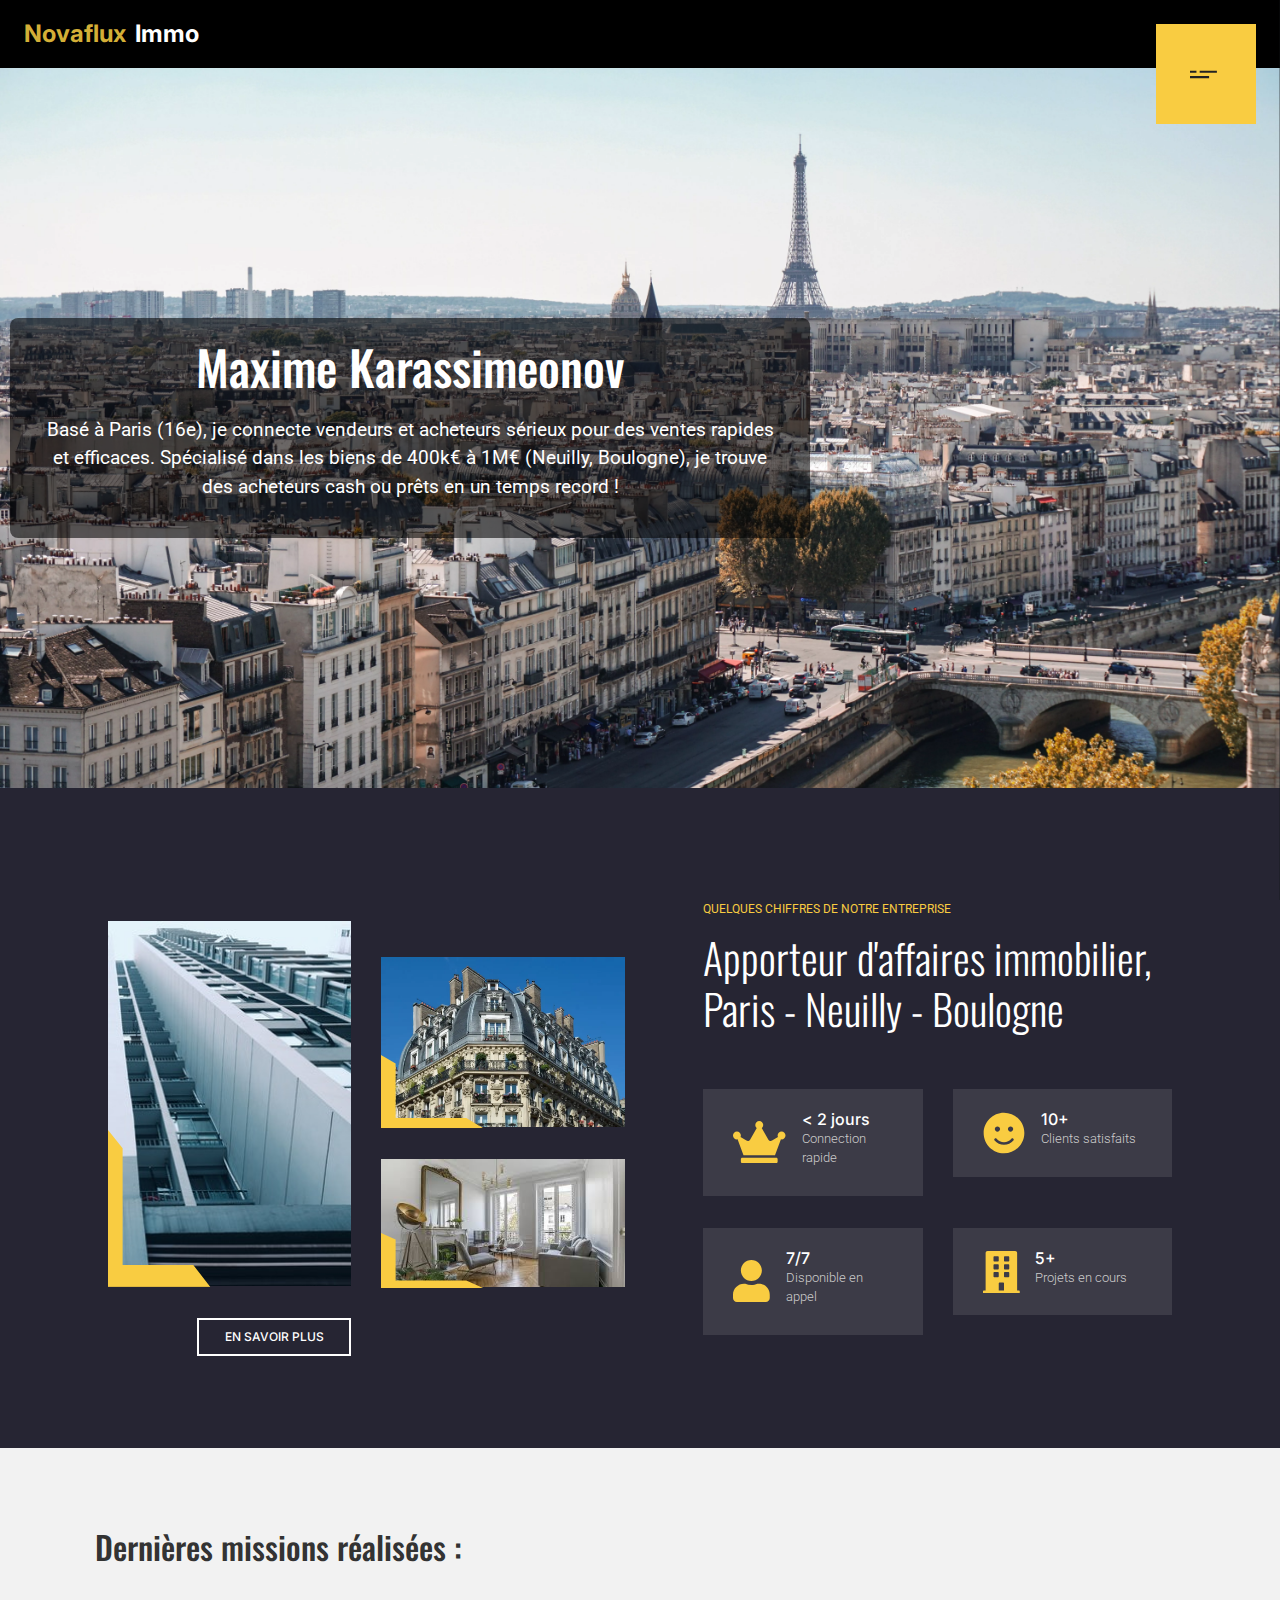
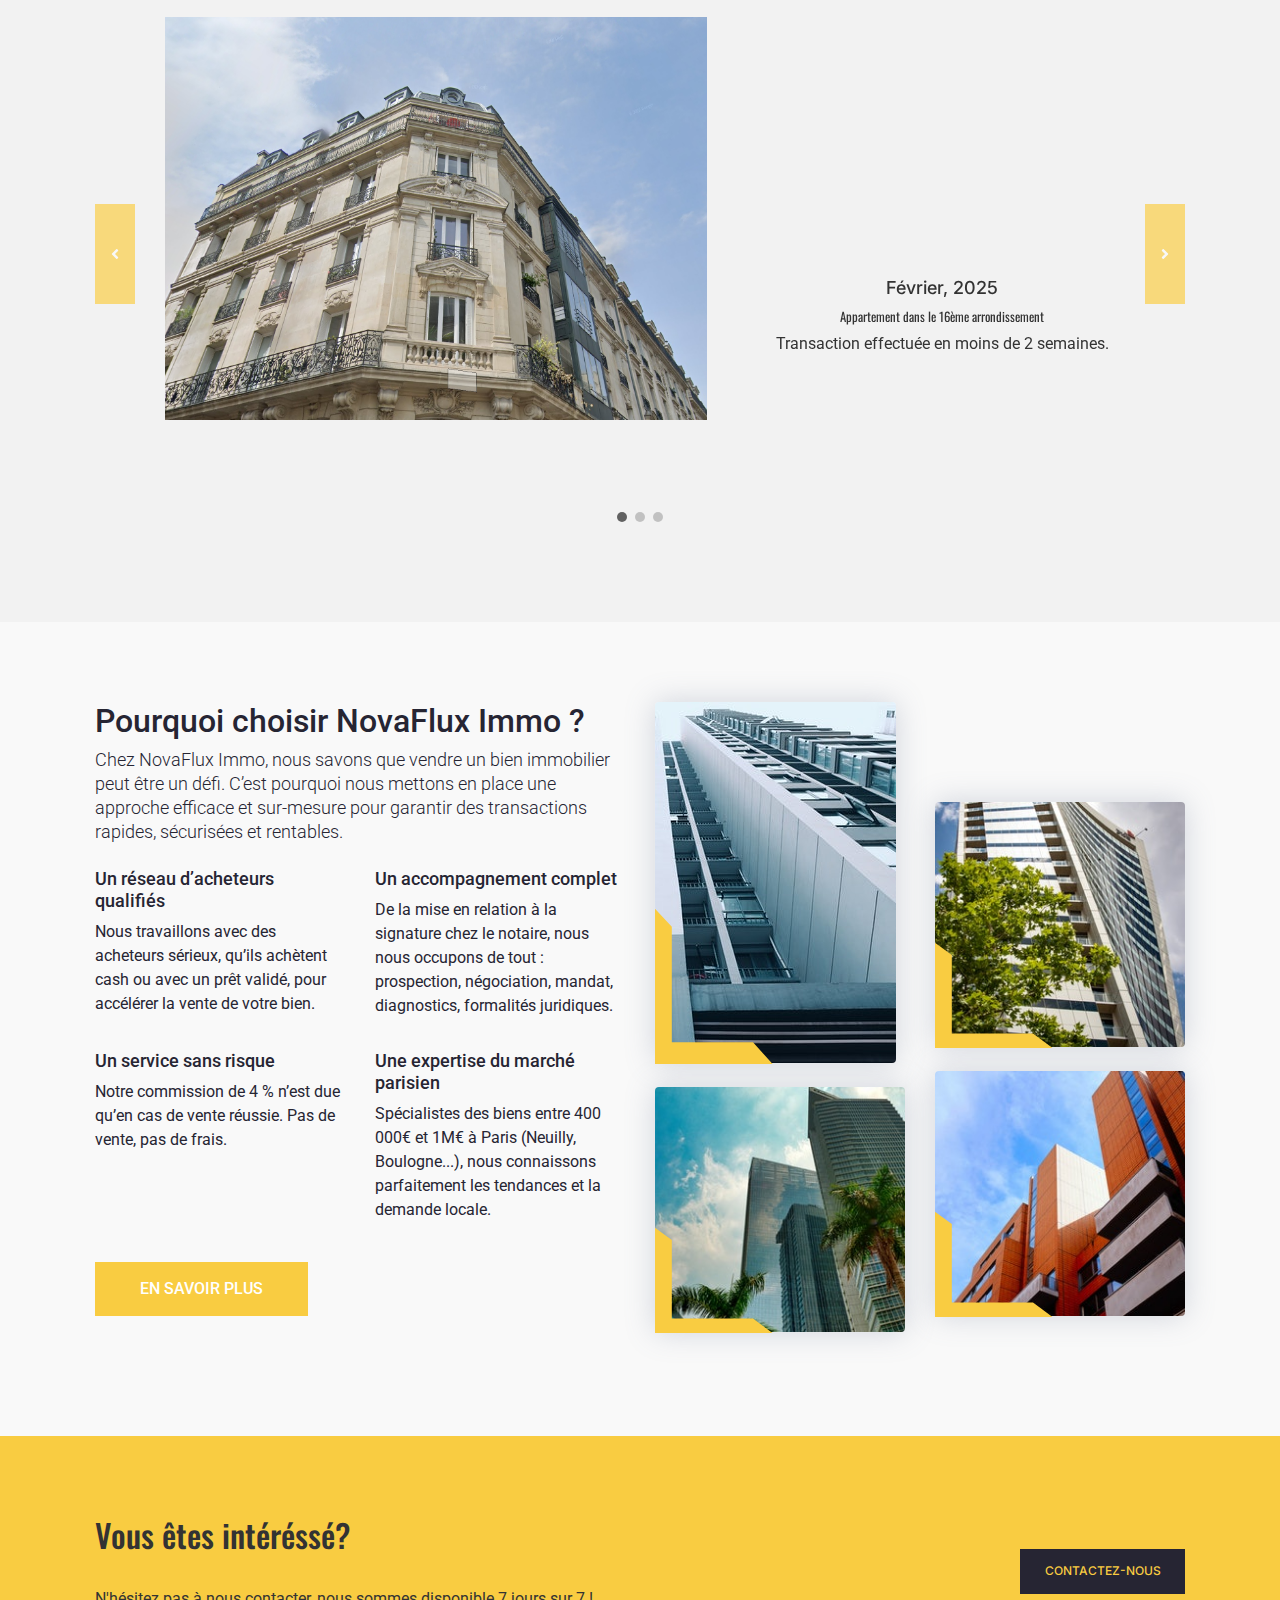
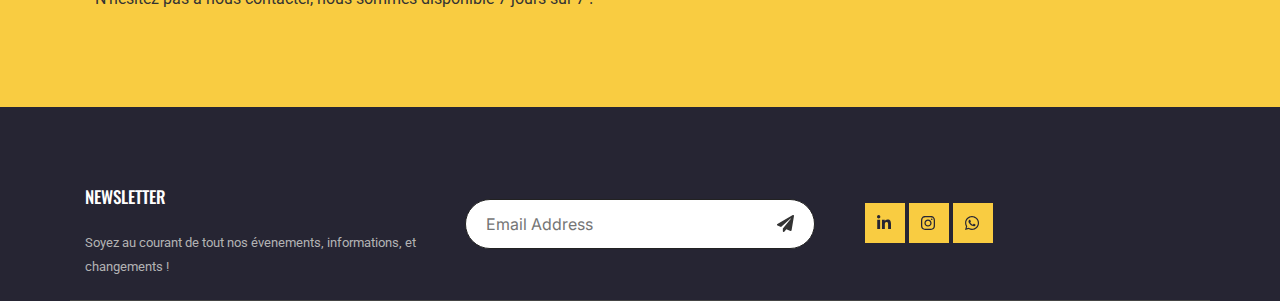
==== commit e5992d71: "fix: add margin right for mobile version of biography" ====
--- a/index.html
+++ b/index.html
@@ -87,7 +87,7 @@
     text-align: center;
     max-width: 800px;
     margin-left: 10px;
-
+    margin-right: 10px;
     }
 
     .hero-text-bg h1 {
--- a/css/style.css
+++ b/css/style.css
@@ -766,7 +766,7 @@
 
 /*about*/
 .section--about {
-    padding: 5.5rem 5.5rem;
+    padding: 5.8rem 5.8rem;
     background-color: #262533;
 }
 
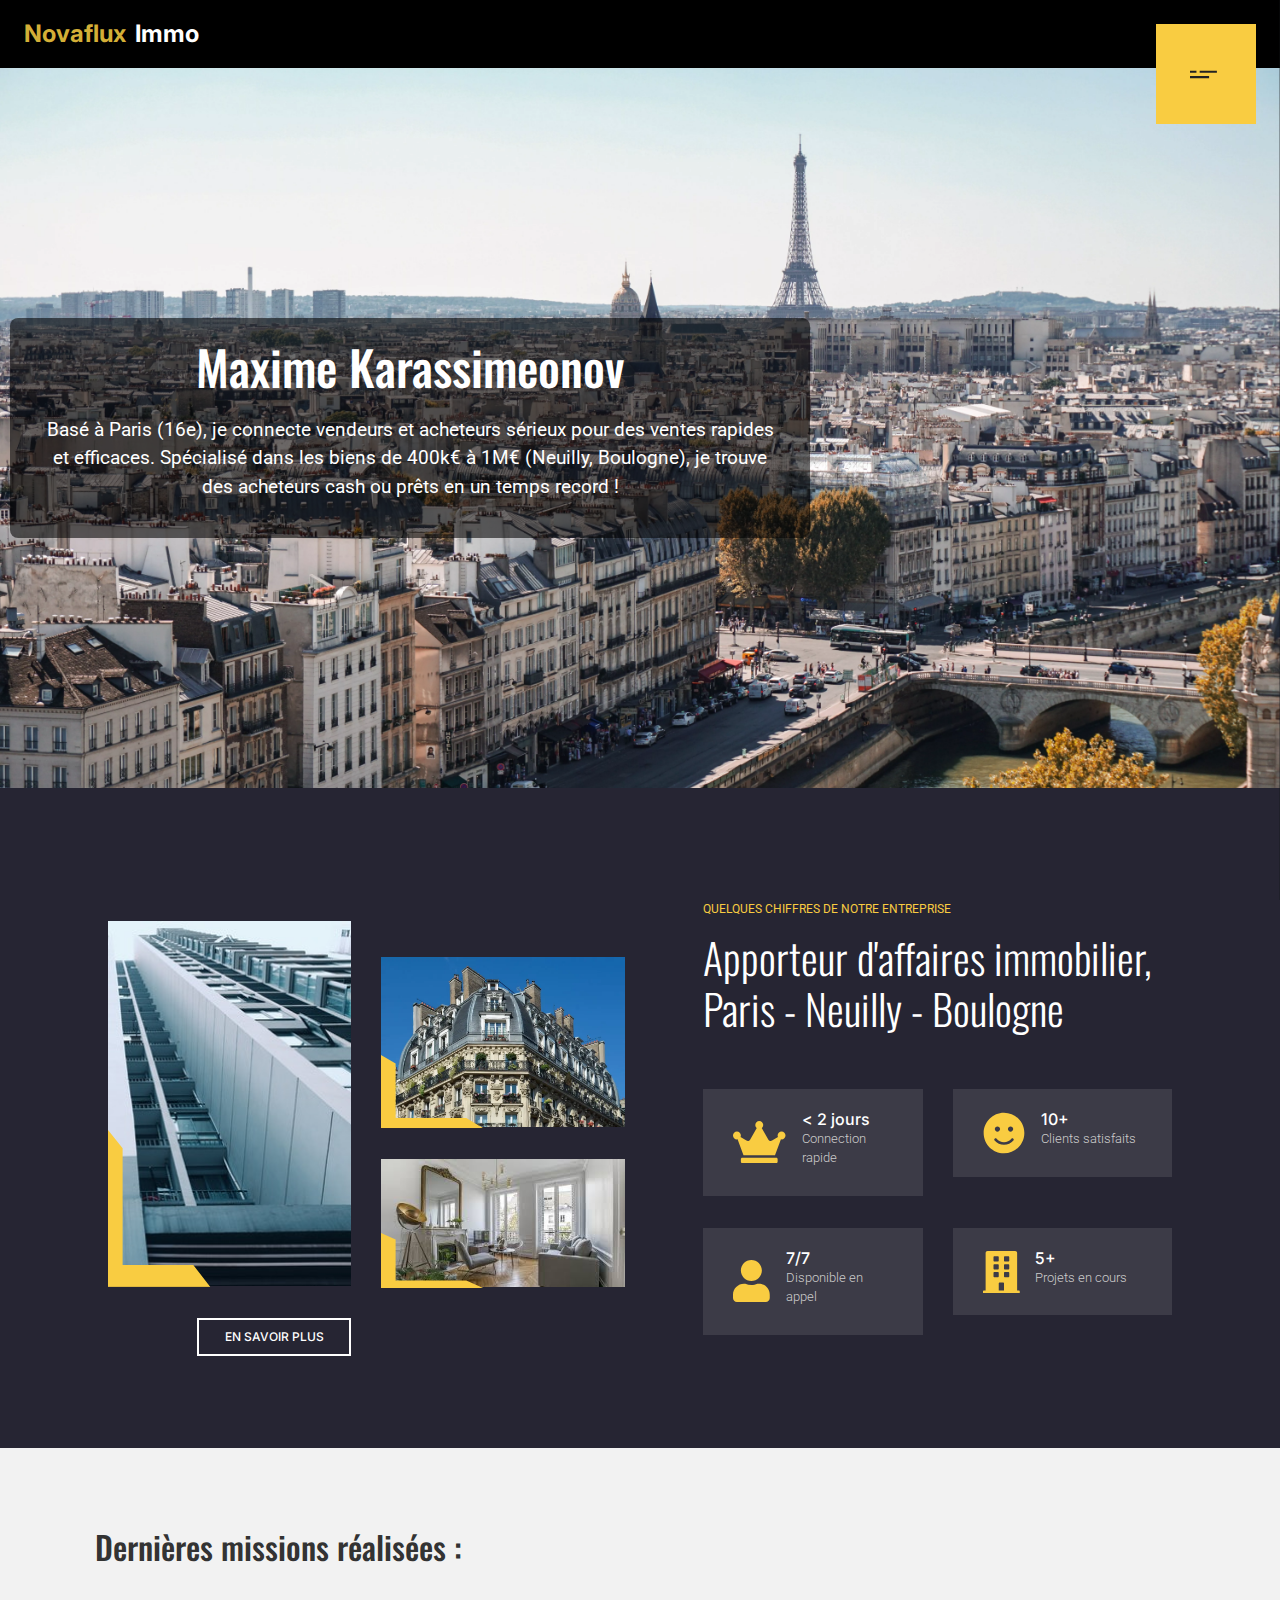
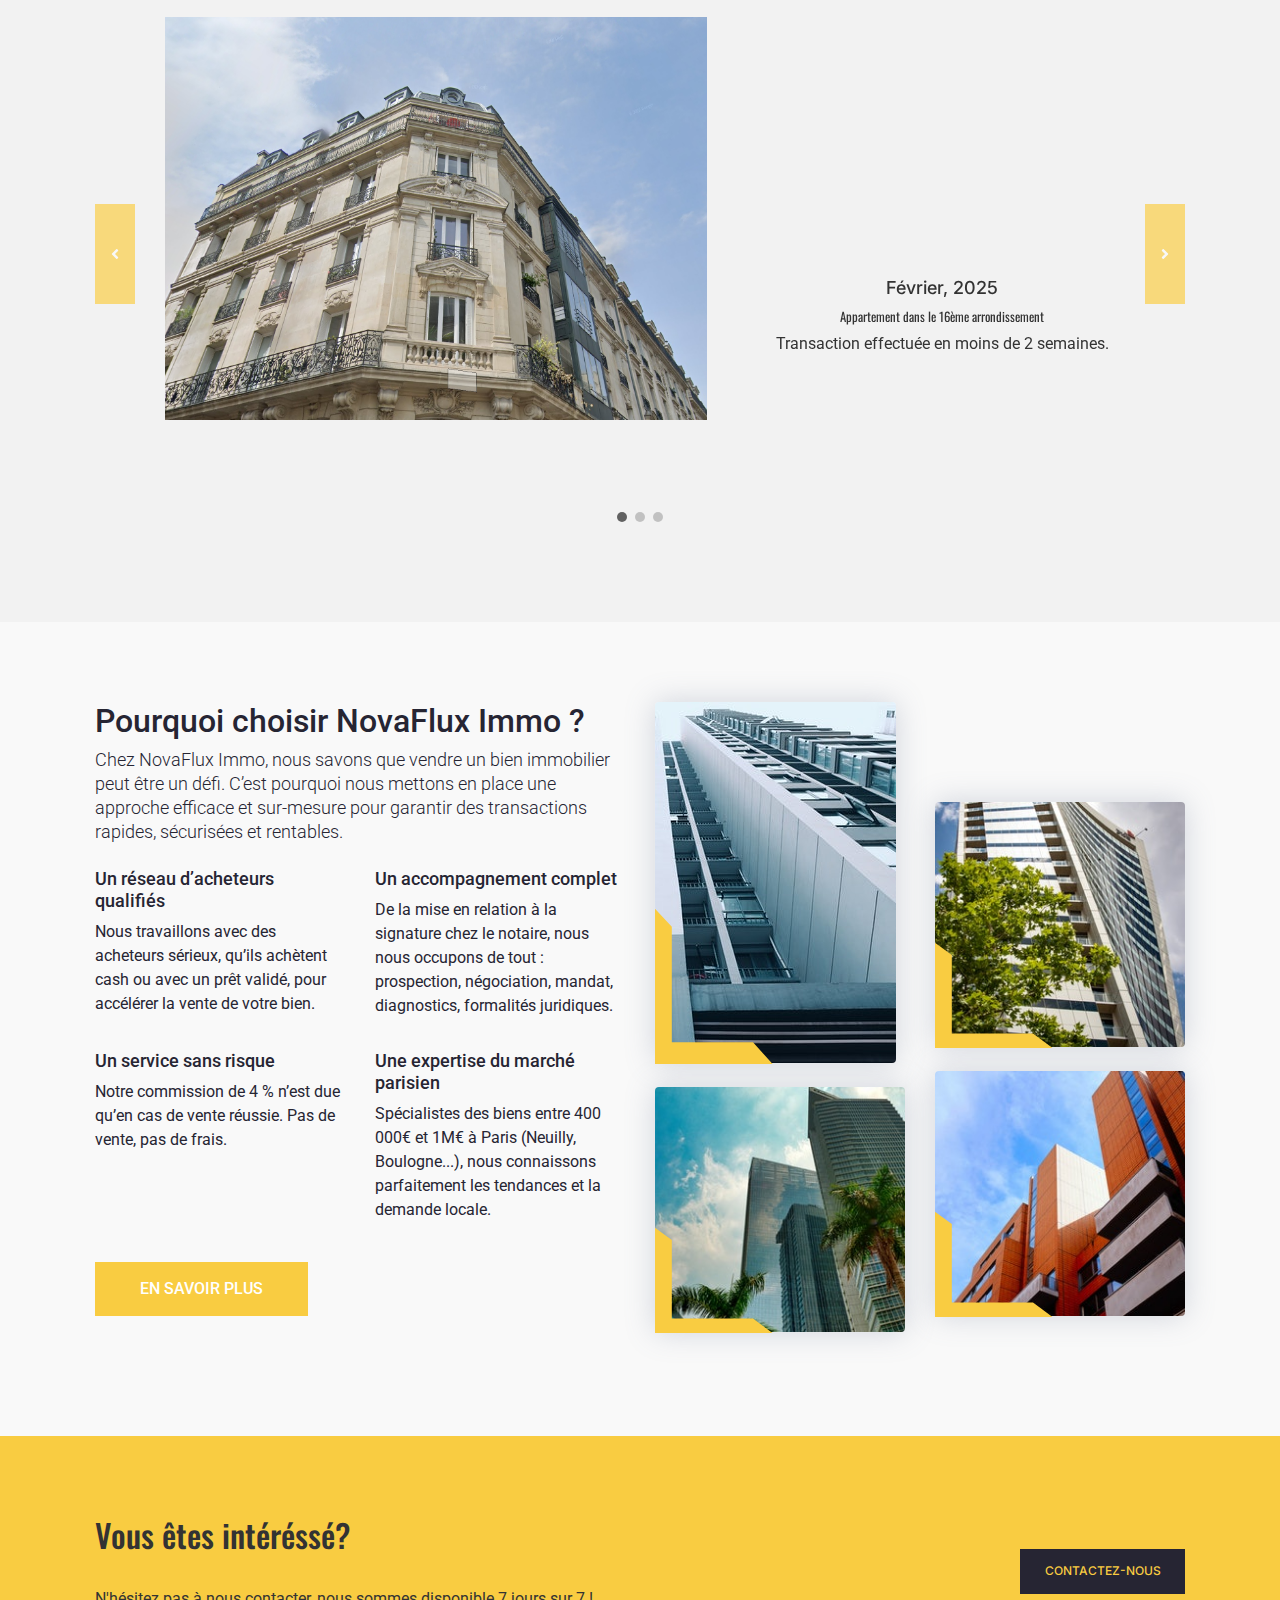
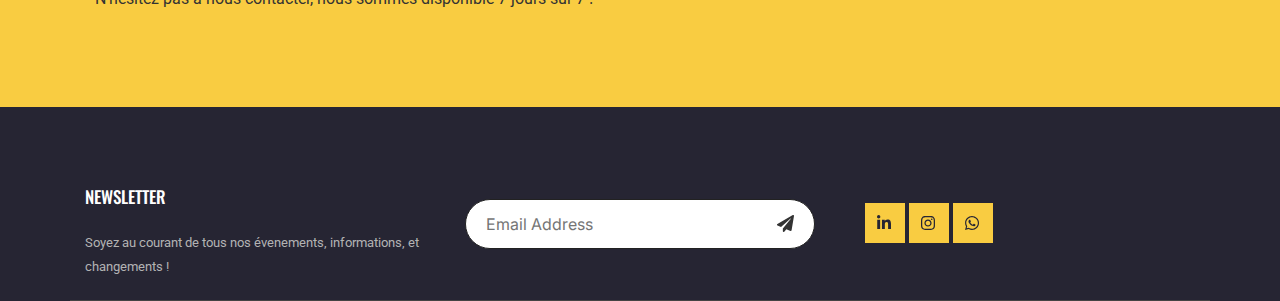
==== commit 243728d5: "fix: menu wrapper without gap between all pictures" ====
--- a/index.html
+++ b/index.html
@@ -30,7 +30,7 @@
         background-color: #f4f4f4;
         color: #333;
       }
-      /* En-tête */
+      /* Nouveau Header simplifié */
       header {
         display: flex;
         justify-content: space-between;
@@ -43,24 +43,11 @@
         font-weight: bold;
       }
       .logo .gold {
-        color: #D4AF37; /* Couleur or */
+        color: #D4AF37;
       }
       .logo .white {
         color: #FFF;
         margin-left: 4px;
-      }
-      nav {
-        display: flex;
-        gap: 24px;
-      }
-      nav a {
-        color: #FFF;
-        text-decoration: none;
-        font-weight: 500;
-        transition: color 0.3s;
-      }
-      nav a:hover {
-        color: #D4AF37;
       }
       .hamburger {
         display: none;
@@ -69,38 +56,44 @@
         color: #FFF;
         cursor: pointer;
       }
-    /* Section Hero */
-    .hero {
-    position: relative;
-    background: url('img/Paris.jpeg') no-repeat center center;
-    background-size: cover;
-    height: 80vh;
-    display: flex;
-    align-items: center;
-    }
-
-    /* Conteneur pour le texte avec fond noir semi-transparent */
-    .hero-text-bg {
-    background-color: rgba(0, 0, 0, 0.57); /* Noir avec 60% d'opacité */
-    padding: 20px 30px;
-    border-radius: 8px;
-    text-align: center;
-    max-width: 800px;
-    margin-left: 10px;
-    margin-right: 10px;
-    }
-
-    .hero-text-bg h1 {
-    font-size: 3rem;
-    color: #FFF;
-    margin-bottom: 20px;
-    }
-
-    .hero-text-bg p {
-    font-size: 1.2rem;
-    color: #FFF;
-    line-height: 1.5;
-    }
+      @media (max-width: 768px) {
+        header nav,
+        .btn-connexion {
+          display: none;
+        }
+        .hamburger {
+          display: block;
+        }
+      }
+      /* Section Hero */
+      .hero {
+        position: relative;
+        background: url('img/Paris.jpeg') no-repeat center center;
+        background-size: cover;
+        height: 80vh;
+        display: flex;
+        align-items: center;
+      }
+      /* Conteneur pour le texte avec fond noir semi-transparent */
+      .hero-text-bg {
+        background-color: rgba(0, 0, 0, 0.57);
+        padding: 20px 30px;
+        border-radius: 8px;
+        text-align: center;
+        max-width: 800px;
+        margin-left: 10px;
+        margin-right: 10px;
+      }
+      .hero-text-bg h1 {
+        font-size: 3rem;
+        color: #FFF;
+        margin-bottom: 20px;
+      }
+      .hero-text-bg p {
+        font-size: 1.2rem;
+        color: #FFF;
+        line-height: 1.5;
+      }
     </style>
   </head>
 
@@ -117,7 +110,7 @@
       </symbol>
     </svg>
 
-    <!-- Nouvelle entête simplifiée -->
+    <!-- Nouveau Header -->
     <header>
       <div class="logo">
         <span class="gold">Novaflux</span>
@@ -134,13 +127,13 @@
 
     <!-- Nouvelle section Hero avec fond noir semi-transparent pour le texte -->
     <section class="hero">
-        <div class="hero-text-bg">
+      <div class="hero-text-bg">
         <h1>Maxime Karassimeonov</h1>
         <p>
-            Basé à Paris (16e), je connecte vendeurs et acheteurs sérieux pour des ventes rapides et efficaces.
-            Spécialisé dans les biens de 400k€ à 1M€ (Neuilly, Boulogne), je trouve des acheteurs cash ou prêts en un temps record !
+          Basé à Paris (16e), je connecte vendeurs et acheteurs sérieux pour des ventes rapides et efficaces.
+          Spécialisé dans les biens de 400k€ à 1M€ (Neuilly, Boulogne), je trouve des acheteurs cash ou prêts en un temps record !
         </p>
-        </div>
+      </div>
     </section>
   
     <!-- Le reste du contenu reste inchangé -->
@@ -489,7 +482,7 @@
           <div class="row">
             <div class="col-md-4 col-sm-6">
               <h3>Newsletter</h3>
-              <p><br />Soyez au courant de tout nos évenements, informations, et changements !</p>
+              <p><br />Soyez au courant de tous nos évenements, informations, et changements !</p>
             </div>
             <div class="col-md-4 col-sm-6">
               <form class="newsletter">
@@ -515,7 +508,7 @@
                       <a href="https://wa.me/33756912420" target="_blank">
                         <i class="fab fa-whatsapp" aria-hidden="true"></i>
                       </a>
-                    </li>
+                    </li>                                    
                   </ul>
                 </div>
               </div>
